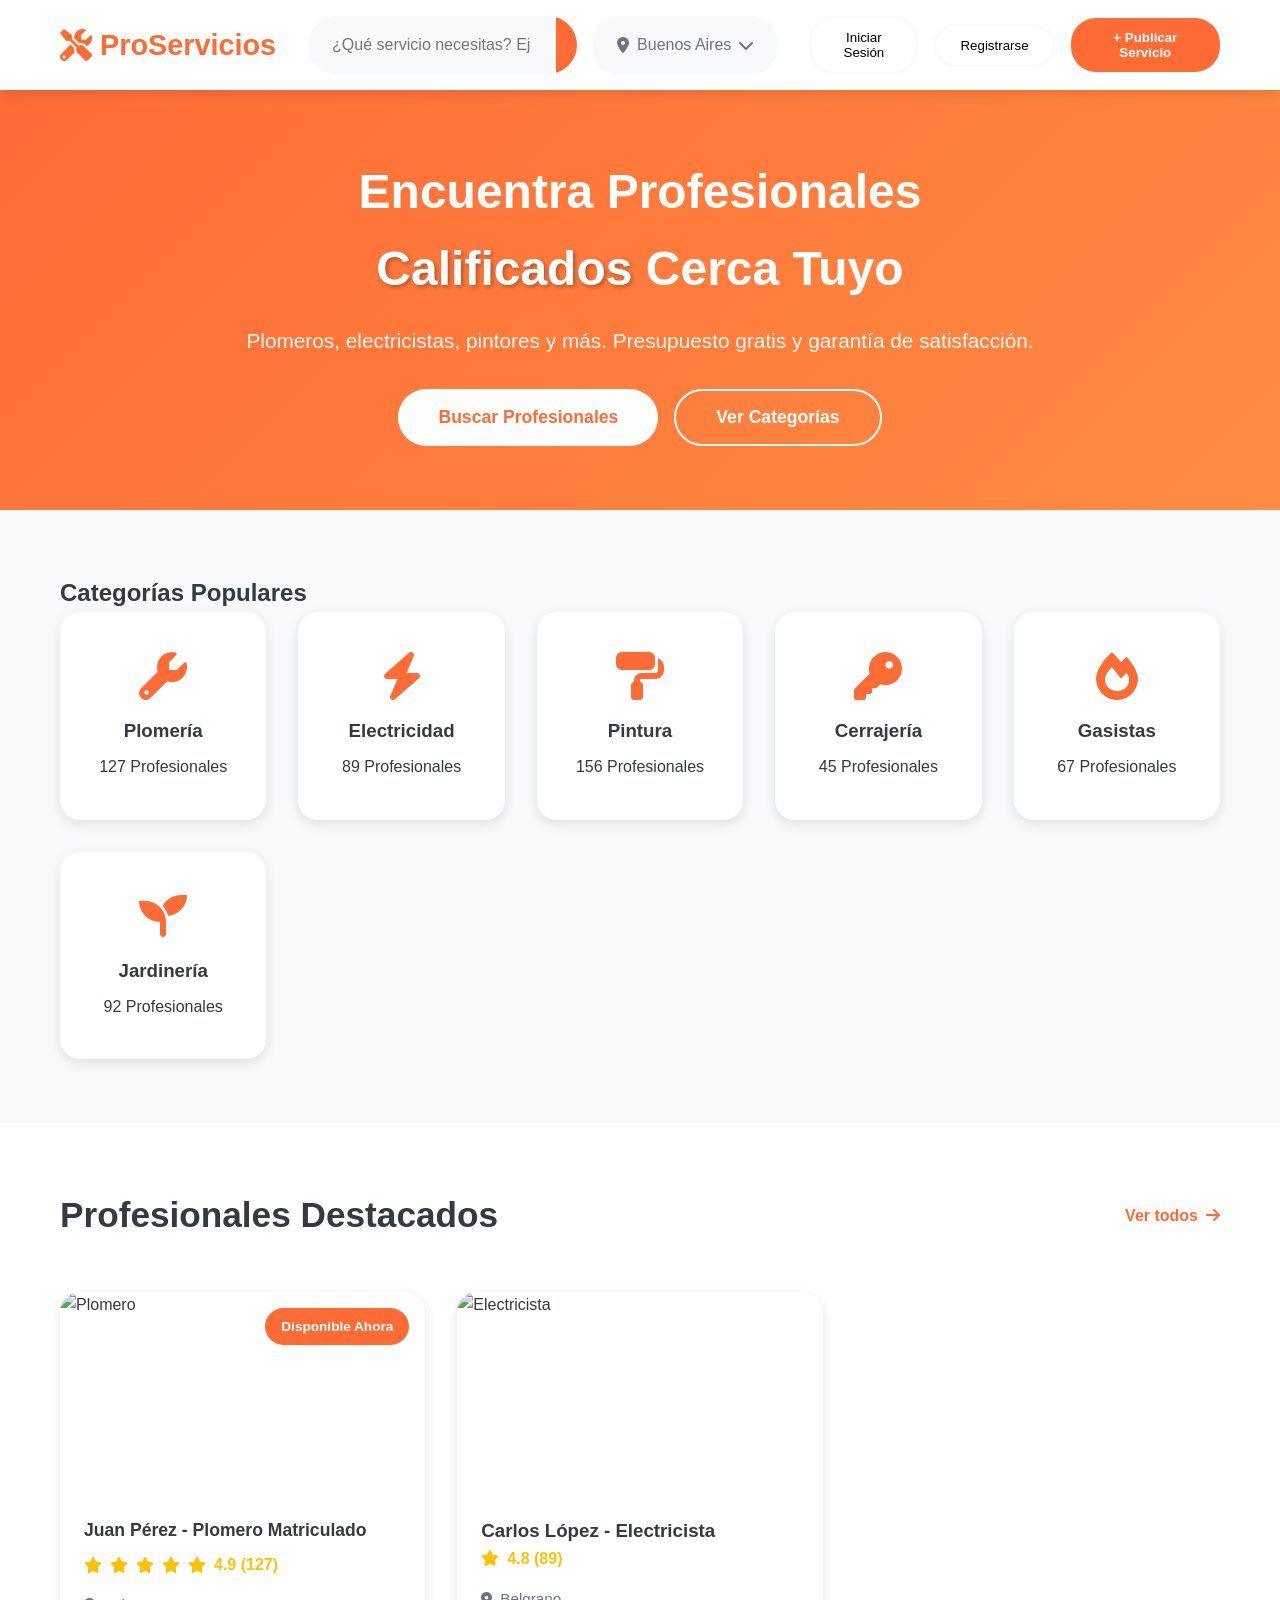
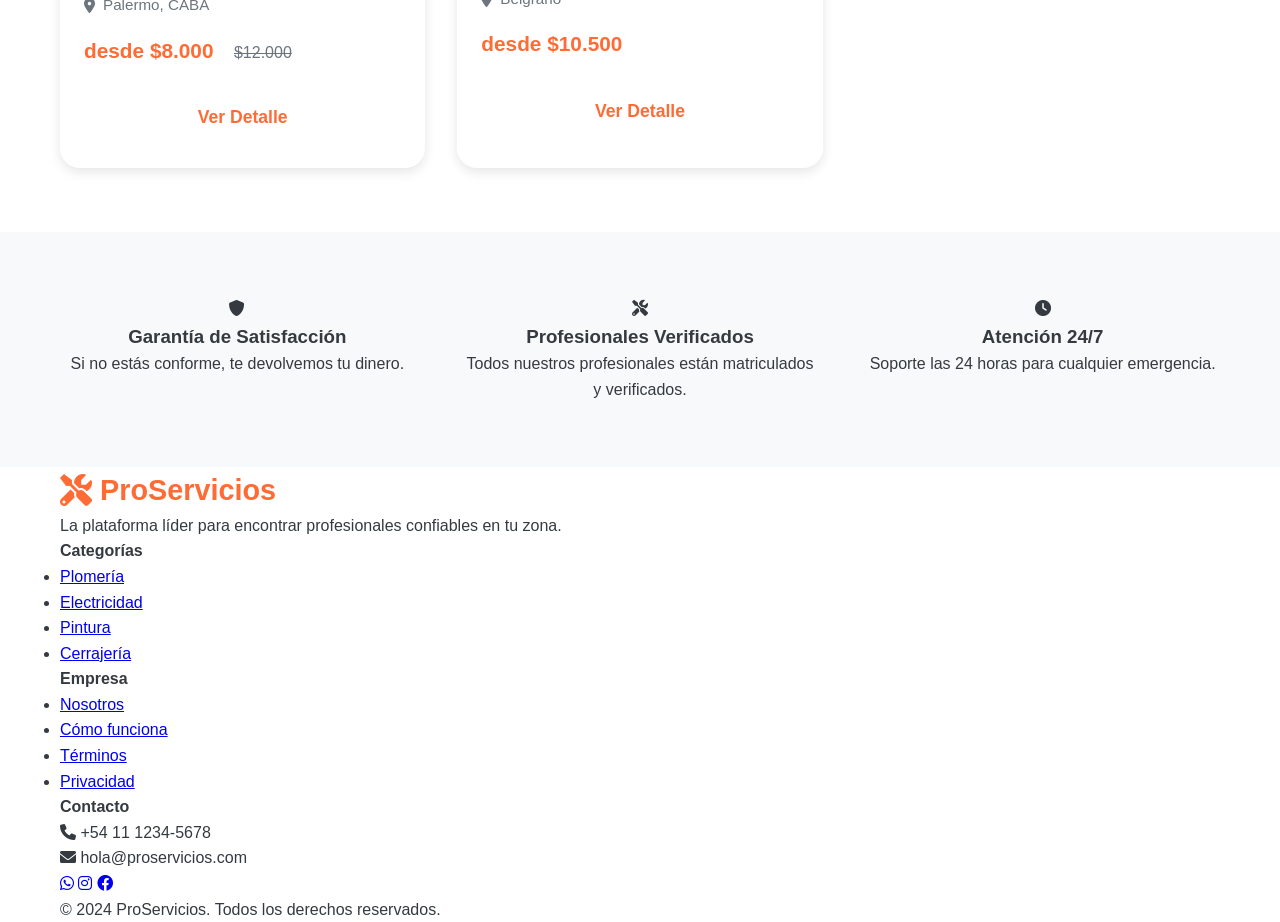
==== index.html @ 3b20952c "Add files via upload" ====
<!DOCTYPE html>
<html lang="es">
<head>
    <meta charset="UTF-8">
    <meta name="viewport" content="width=device-width, initial-scale=1.0">
    <title>ProServicios - Encuentra los mejores profesionales cerca tuyo</title>
    <link rel="stylesheet" href="styles.css">
    <link href="https://cdnjs.cloudflare.com/ajax/libs/font-awesome/6.0.0/css/all.min.css" rel="stylesheet">
</head>
<body>
    <!-- Header -->
    <header class="header">
        <div class="container">
            <div class="header-content">
                <div class="logo">
                    <i class="fas fa-tools"></i>
                    <span>ProServicios</span>
                </div>
                
                <div class="search-container">
                    <div class="search-wrapper">
                        <input type="text" placeholder="¿Qué servicio necesitas? Ej: plomero, electricista..." class="search-input">
                        <button class="search-btn">
                            <i class="fas fa-search"></i>
                        </button>
                    </div>
                    <div class="location-selector">
                        <i class="fas fa-map-marker-alt"></i>
                        <span>Buenos Aires</span>
                        <i class="fas fa-chevron-down"></i>
                    </div>
                </div>

                <div class="header-actions">
                    <button class="btn-login">Iniciar Sesión</button>
                    <button class="btn-register">Registrarse</button>
                    <button class="btn-publish primary">+ Publicar Servicio</button>
                </div>
            </div>
        </div>
    </header>

    <!-- Banner Principal -->
    <section class="hero-banner">
        <div class="container">
            <div class="hero-content">
                <h1>Encuentra Profesionales <br><span class="highlight">Calificados</span> Cerca Tuyo</h1>
                <p>Plomeros, electricistas, pintores y más. Presupuesto gratis y garantía de satisfacción.</p>
                <div class="hero-actions">
                    <button class="btn-primary btn-large">Buscar Profesionales</button>
                    <button class="btn-secondary btn-large">Ver Categorías</button>
                </div>
            </div>
        </div>
    </section>

    <!-- Categorías Destacadas -->
    <section class="categories">
        <div class="container">
            <h2>Categorías Populares</h2>
            <div class="categories-grid">
                <div class="category-card">
                    <i class="fas fa-wrench"></i>
                    <h3>Plomería</h3>
                    <span>127 Profesionales</span>
                </div>
                <div class="category-card">
                    <i class="fas fa-bolt"></i>
                    <h3>Electricidad</h3>
                    <span>89 Profesionales</span>
                </div>
                <div class="category-card">
                    <i class="fas fa-paint-roller"></i>
                    <h3>Pintura</h3>
                    <span>156 Profesionales</span>
                </div>
                <div class="category-card">
                    <i class="fas fa-key"></i>
                    <h3>Cerrajería</h3>
                    <span>45 Profesionales</span>
                </div>
                <div class="category-card">
                    <i class="fas fa-fire"></i>
                    <h3>Gasistas</h3>
                    <span>67 Profesionales</span>
                </div>
                <div class="category-card">
                    <i class="fas fa-seedling"></i>
                    <h3>Jardinería</h3>
                    <span>92 Profesionales</span>
                </div>
            </div>
        </div>
    </section>

    <!-- Servicios Destacados -->
    <section class="featured-services">
        <div class="container">
            <div class="section-header">
                <h2>Profesionales Destacados</h2>
                <a href="search.html" class="see-all">Ver todos <i class="fas fa-arrow-right"></i></a>
            </div>
            <div class="services-grid">
                <div class="service-card">
                    <div class="service-image">
                        <img src="https://images.unsplash.com/photo-1586023492125-27b2c045efd7?w=400&h=250&fit=crop" alt="Plomero">
                        <div class="service-badge">Disponible Ahora</div>
                    </div>
                    <div class="service-content">
                        <div class="service-header">
                            <h3>Juan Pérez - Plomero Matriculado</h3>
                            <div class="rating">
                                <i class="fas fa-star"></i>
                                <i class="fas fa-star"></i>
                                <i class="fas fa-star"></i>
                                <i class="fas fa-star"></i>
                                <i class="fas fa-star"></i>
                                <span>4.9 (127)</span>
                            </div>
                        </div>
                        <div class="service-location">
                            <i class="fas fa-map-marker-alt"></i>
                            <span>Palermo, CABA</span>
                        </div>
                        <div class="service-price">
                            <span class="price">desde $8.000</span>
                            <span class="original-price">$12.000</span>
                        </div>
                        <button class="btn-primary full-width">Ver Detalle</button>
                    </div>
                </div>
                <!-- Más cards similares -->
                <div class="service-card">
                    <div class="service-image">
                        <img src="https://images.unsplash.com/photo-1558618047-3c8c76bbb17b?w=400&h=250&fit=crop" alt="Electricista">
                    </div>
                    <div class="service-content">
                        <h3>Carlos López - Electricista</h3>
                        <div class="rating">
                            <i class="fas fa-star"></i>4.8 (89)
                        </div>
                        <div class="service-location"><i class="fas fa-map-marker-alt"></i> Belgrano</div>
                        <div class="service-price"><span class="price">desde $10.500</span></div>
                        <button class="btn-primary full-width">Ver Detalle</button>
                    </div>
                </div>
            </div>
        </div>
    </section>

    <!-- Beneficios -->
    <section class="benefits">
        <div class="container">
            <div class="benefits-grid">
                <div class="benefit-item">
                    <div class="benefit-icon">
                        <i class="fas fa-shield-alt"></i>
                    </div>
                    <h3>Garantía de Satisfacción</h3>
                    <p>Si no estás conforme, te devolvemos tu dinero.</p>
                </div>
                <div class="benefit-item">
                    <div class="benefit-icon">
                        <i class="fas fa-tools"></i>
                    </div>
                    <h3>Profesionales Verificados</h3>
                    <p>Todos nuestros profesionales están matriculados y verificados.</p>
                </div>
                <div class="benefit-item">
                    <div class="benefit-icon">
                        <i class="fas fa-clock"></i>
                    </div>
                    <h3>Atención 24/7</h3>
                    <p>Soporte las 24 horas para cualquier emergencia.</p>
                </div>
            </div>
        </div>
    </section>

    <!-- Footer -->
    <footer class="footer">
        <div class="container">
            <div class="footer-content">
                <div class="footer-section">
                    <div class="logo">
                        <i class="fas fa-tools"></i>
                        <span>ProServicios</span>
                    </div>
                    <p>La plataforma líder para encontrar profesionales confiables en tu zona.</p>
                </div>
                <div class="footer-section">
                    <h4>Categorías</h4>
                    <ul>
                        <li><a href="#">Plomería</a></li>
                        <li><a href="#">Electricidad</a></li>
                        <li><a href="#">Pintura</a></li>
                        <li><a href="#">Cerrajería</a></li>
                    </ul>
                </div>
                <div class="footer-section">
                    <h4>Empresa</h4>
                    <ul>
                        <li><a href="#">Nosotros</a></li>
                        <li><a href="#">Cómo funciona</a></li>
                        <li><a href="#">Términos</a></li>
                        <li><a href="#">Privacidad</a></li>
                    </ul>
                </div>
                <div class="footer-section">
                    <h4>Contacto</h4>
                    <p><i class="fas fa-phone"></i> +54 11 1234-5678</p>
                    <p><i class="fas fa-envelope"></i> hola@proservicios.com</p>
                    <div class="social-links">
                        <a href="#"><i class="fab fa-whatsapp"></i></a>
                        <a href="#"><i class="fab fa-instagram"></i></a>
                        <a href="#"><i class="fab fa-facebook"></i></a>
                    </div>
                </div>
            </div>
            <div class="footer-bottom">
                <p>&copy; 2024 ProServicios. Todos los derechos reservados.</p>
            </div>
        </div>
    </footer>

    <script src="script.js"></script>
</body>
</html>
---- styles.css ----
* {
    margin: 0;
    padding: 0;
    box-sizing: border-box;
}

:root {
    --orange-primary: #FF6B35;
    --orange-secondary: #FF8C42;
    --orange-dark: #E55A2B;
    --gray-light: #F8F9FA;
    --gray-medium: #6C757D;
    --gray-dark: #343A40;
    --white: #FFFFFF;
    --shadow: 0 4px 12px rgba(0,0,0,0.1);
    --shadow-hover: 0 8px 25px rgba(0,0,0,0.15);
}

body {
    font-family: 'Segoe UI', Tahoma, Geneva, Verdana, sans-serif;
    line-height: 1.6;
    color: var(--gray-dark);
}

.container {
    max-width: 1200px;
    margin: 0 auto;
    padding: 0 20px;
}

/* Header */
.header {
    background: var(--white);
    box-shadow: var(--shadow);
    position: sticky;
    top: 0;
    z-index: 100;
}

.header-content {
    display: flex;
    align-items: center;
    justify-content: space-between;
    padding: 1rem 0;
    gap: 2rem;
}

.logo {
    display: flex;
    align-items: center;
    gap: 0.5rem;
    font-size: 1.8rem;
    font-weight: bold;
    color: var(--orange-primary);
}

.logo i {
    font-size: 2rem;
}

.search-container {
    flex: 1;
    max-width: 600px;
    display: flex;
    gap: 1rem;
}

.search-wrapper {
    flex: 1;
    display: flex;
    background: var(--gray-light);
    border-radius: 50px;
    overflow: hidden;
}

.search-input {
    flex: 1;
    border: none;
    padding: 1rem 1.5rem;
    font-size: 1rem;
    background: transparent;
}

.search-input:focus {
    outline: none;
}

.search-btn {
    background: var(--orange-primary);
    border: none;
    padding: 1rem 1.5rem;
    color: white;
    cursor: pointer;
    transition: background 0.3s;
}

.search-btn:hover {
    background: var(--orange-dark);
}

.location-selector {
    display: flex;
    align-items: center;
    gap: 0.5rem;
    background: var(--gray-light);
    padding: 1rem 1.5rem;
    border-radius: 25px;
    cursor: pointer;
    color: var(--gray-medium);
    font-weight: 500;
}

.header-actions {
    display: flex;
    gap: 1rem;
    align-items: center;
}

.btn-login, .btn-register {
    background: transparent;
    border: 2px solid var(--gray-light);
    padding: 0.75rem 1.5rem;
    border-radius: 25px;
    cursor: pointer;
    transition: all 0.3s;
    font-weight: 500;
}

.btn-login:hover, .btn-register:hover {
    background: var(--gray-light);
}

.btn-publish {
    background: var(--orange-primary);
    color: white;
    border: none;
    padding: 0.75rem 2rem;
    border-radius: 25px;
    font-weight: 600;
    cursor: pointer;
    transition: all 0.3s;
}

.btn-publish:hover {
    background: var(--orange-dark);
    transform: translateY(-2px);
}

/* Hero Banner */
.hero-banner {
    background: linear-gradient(135deg, var(--orange-primary), var(--orange-secondary));
    color: white;
    padding: 4rem 0;
    text-align: center;
}

.hero-content h1 {
    font-size: 3rem;
    margin-bottom: 1rem;
    font-weight: 700;
}

.highlight {
    color: var(--white);
    text-shadow: 2px 2px 4px rgba(0,0,0,0.3);
}

.hero-content p {
    font-size: 1.3rem;
    margin-bottom: 2rem;
    opacity: 0.95;
}

.hero-actions {
    display: flex;
    gap: 1rem;
    justify-content: center;
    flex-wrap: wrap;
}

.btn-primary, .btn-large {
    background: var(--white);
    color: var(--orange-primary);
    border: none;
    padding: 1rem 2.5rem;
    border-radius: 50px;
    font-size: 1.1rem;
    font-weight: 600;
    cursor: pointer;
    transition: all 0.3s;
}

.btn-primary:hover, .btn-large:hover {
    transform: translateY(-3px);
    box-shadow: var(--shadow-hover);
}

.btn-secondary {
    background: transparent;
    color: white;
    border: 2px solid white;
}

.btn-secondary:hover {
    background: white;
    color: var(--orange-primary);
}

/* Categorías */
.categories {
    padding: 4rem 0;
    background: var(--gray-light);
}

.section-header {
    display: flex;
    justify-content: space-between;
    align-items: center;
    margin-bottom: 3rem;
}

.section-header h2 {
    font-size: 2.2rem;
    color: var(--gray-dark);
}

.see-all {
    color: var(--orange-primary);
    text-decoration: none;
    font-weight: 600;
    display: flex;
    align-items: center;
    gap: 0.5rem;
}

.categories-grid {
    display: grid;
    grid-template-columns: repeat(auto-fit, minmax(200px, 1fr));
    gap: 2rem;
}

.category-card {
    background: white;
    padding: 2.5rem 2rem;
    border-radius: 20px;
    text-align: center;
    box-shadow: var(--shadow);
    cursor: pointer;
    transition: all 0.3s;
}

.category-card:hover {
    transform: translateY(-10px);
    box-shadow: var(--shadow-hover);
}

.category-card i {
    font-size: 3rem;
    color: var(--orange-primary);
    margin-bottom: 1rem;
}

.category-card h3 {
    margin-bottom: 0.5rem;
    color: var(--gray-dark);
}

/* Servicios Destacados */
.featured-services {
    padding: 4rem 0;
}

.services-grid {
    display: grid;
    grid-template-columns: repeat(auto-fill, minmax(350px, 1fr));
    gap: 2rem;
}

.service-card {
    background: white;
    border-radius: 20px;
    overflow: hidden;
    box-shadow: var(--shadow);
    transition: all 0.3s;
}

.service-card:hover {
    transform: translateY(-10px);
    box-shadow: var(--shadow-hover);
}

.service-image {
    position: relative;
    height: 200px;
    overflow: hidden;
}

.service-image img {
    width: 100%;
    height: 100%;
    object-fit: cover;
}

.service-badge {
    position: absolute;
    top: 1rem;
    right: 1rem;
    background: var(--orange-primary);
    color: white;
    padding: 0.5rem 1rem;
    border-radius: 20px;
    font-size: 0.85rem;
    font-weight: 600;
}

.service-content {
    padding: 1.5rem;
}

.service-header h3 {
    margin-bottom: 0.5rem;
    font-size: 1.1rem;
}

.rating {
    display: flex;
    align-items: center;
    gap: 0.5rem;
    color: #FFC107;
    margin-bottom: 1rem;
    font-weight: 600;
}

.service-location {
    display: flex;
    align-items: center;
    gap: 0.5rem;
    color: var(--gray-medium);
    margin-bottom: 1rem;
    font-size: 0.95rem;
}

.service-price {
    margin-bottom: 1.5rem;
}

.price {
    font-size: 1.3rem;
    font-weight: bold;
    color: var(--orange-primary);
}

.original-price {
    text-decoration: line-through;
    color: var(--gray-medium);
    margin-left: 1rem;
}

.full-width {
    width: 100%;
}

/* Beneficios */
.benefits {
    padding: 4rem 0;
    background: var(--gray-light);
}

.benefits-grid {
    display: grid;
    grid-template-columns: repeat(auto-fit, minmax(300px, 1fr));
    gap: 3rem;
}

.benefit-item {
    text-align: center;
}

.benefit-icon {
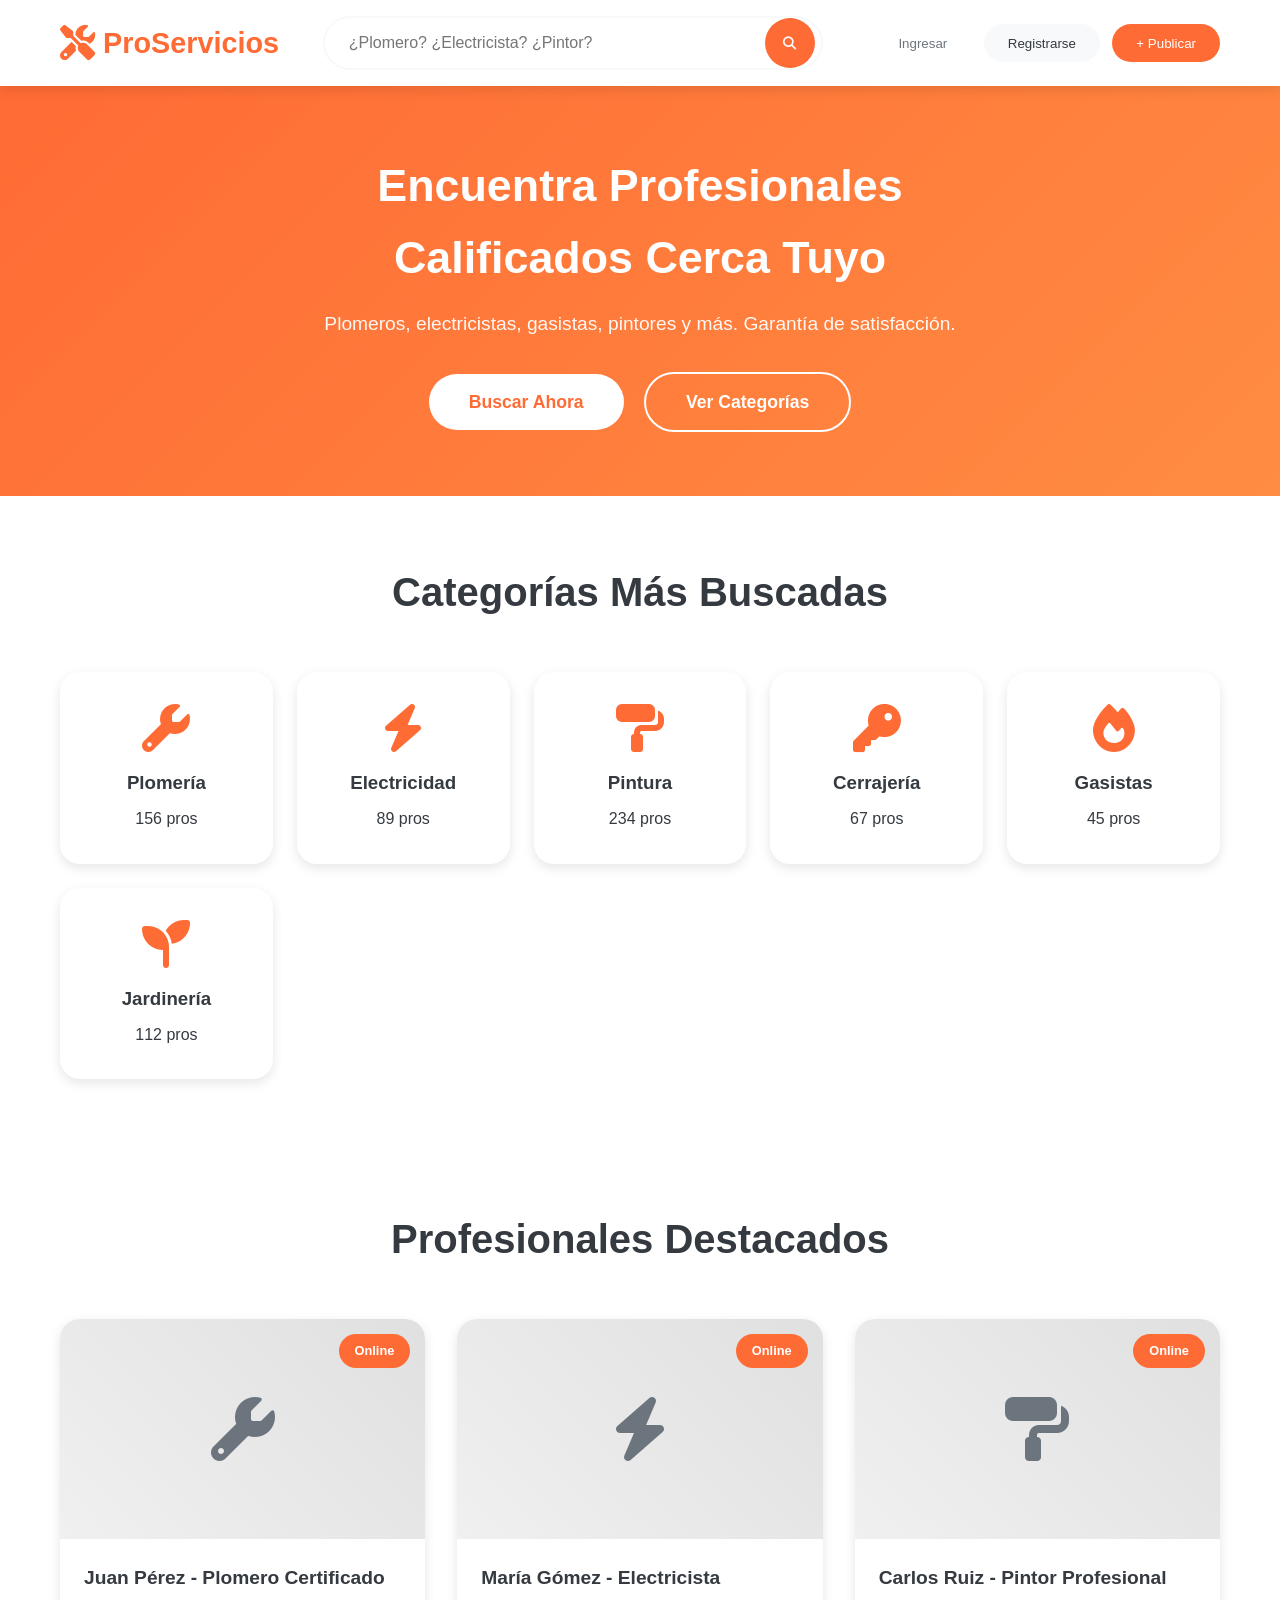
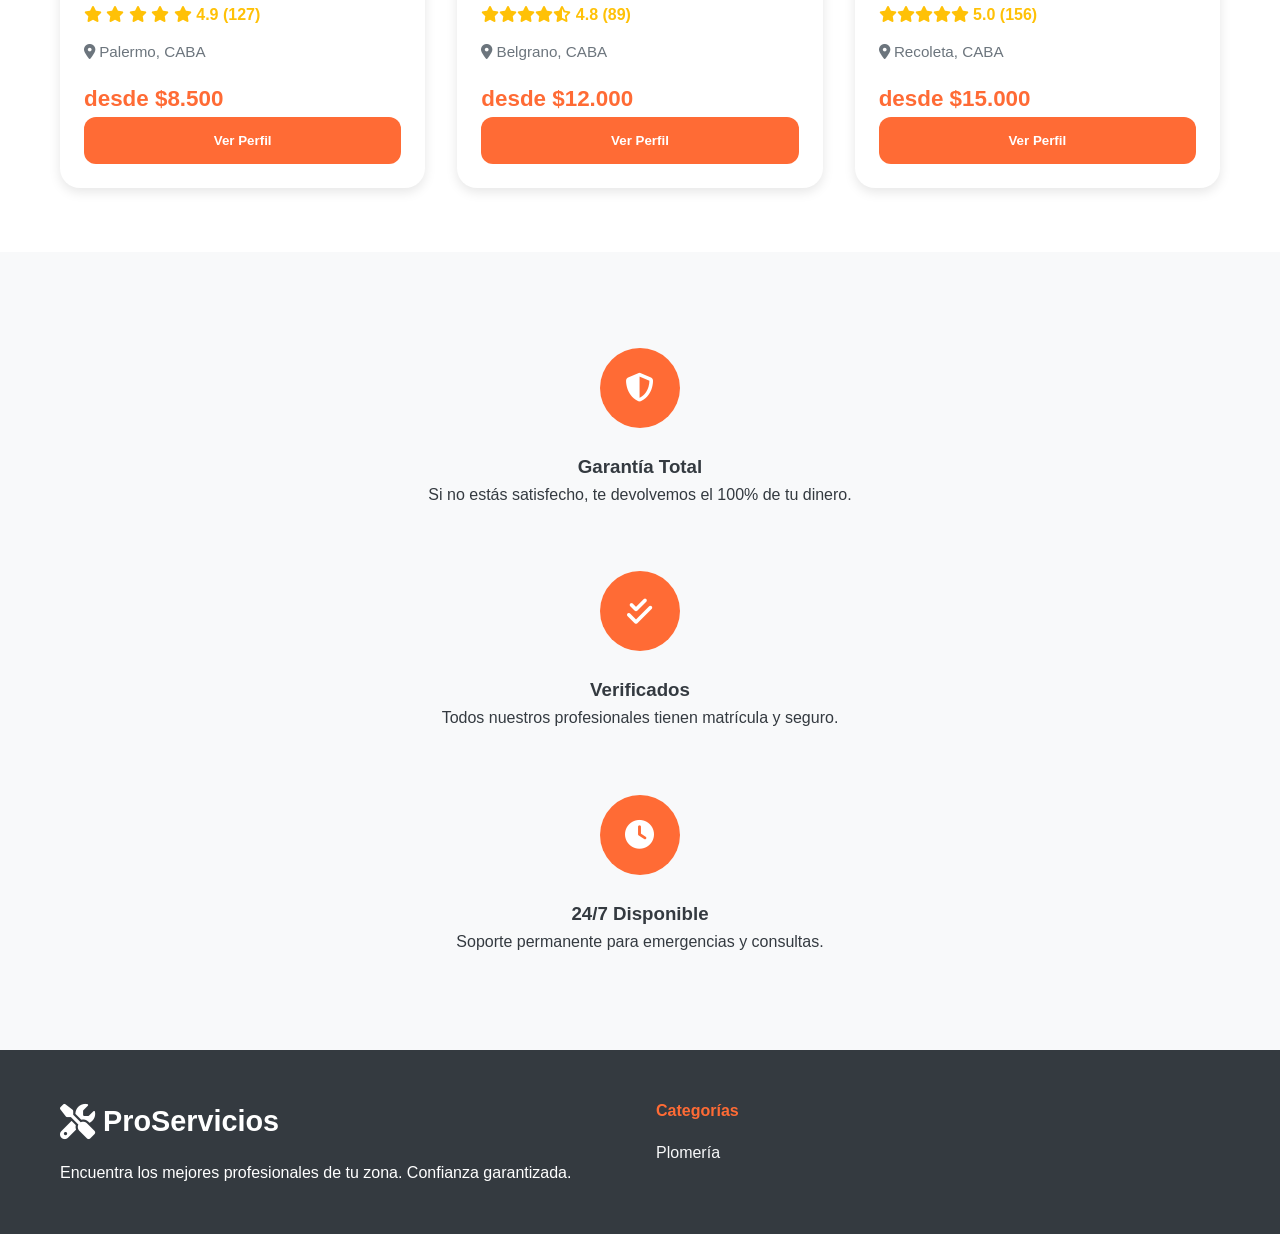
==== commit 3767b52f: "Add files via upload" ====
--- a/index.html
+++ b/index.html
@@ -3,12 +3,402 @@
 <head>
     <meta charset="UTF-8">
     <meta name="viewport" content="width=device-width, initial-scale=1.0">
-    <title>ProServicios - Encuentra los mejores profesionales cerca tuyo</title>
-    <link rel="stylesheet" href="styles.css">
-    <link href="https://cdnjs.cloudflare.com/ajax/libs/font-awesome/6.0.0/css/all.min.css" rel="stylesheet">
+    <title>ProServicios - Profesionales cerca tuyo</title>
+    <link rel="stylesheet" href="https://cdnjs.cloudflare.com/ajax/libs/font-awesome/6.4.0/css/all.min.css">
+    <style>
+        * {
+            margin: 0;
+            padding: 0;
+            box-sizing: border-box;
+        }
+
+        :root {
+            --orange-primary: #FF6B35;
+            --orange-secondary: #FF8C42;
+            --orange-dark: #E55A2B;
+            --gray-light: #F8F9FA;
+            --gray-medium: #6C757D;
+            --gray-dark: #343A40;
+            --white: #FFFFFF;
+            --shadow: 0 4px 12px rgba(0,0,0,0.1);
+        }
+
+        body {
+            font-family: -apple-system, BlinkMacSystemFont, 'Segoe UI', Roboto, sans-serif;
+            line-height: 1.6;
+            color: var(--gray-dark);
+        }
+
+        .container {
+            max-width: 1200px;
+            margin: 0 auto;
+            padding: 0 20px;
+        }
+
+        /* HEADER */
+        .header {
+            background: var(--white);
+            box-shadow: var(--shadow);
+            position: sticky;
+            top: 0;
+            z-index: 100;
+        }
+
+        .header-content {
+            display: flex;
+            align-items: center;
+            justify-content: space-between;
+            padding: 1rem 0;
+            gap: 1rem;
+        }
+
+        .logo {
+            display: flex;
+            align-items: center;
+            gap: 0.5rem;
+            font-size: 1.8rem;
+            font-weight: bold;
+            color: var(--orange-primary);
+        }
+
+        .logo i { font-size: 2.2rem; }
+
+        .search-container {
+            flex: 1;
+            max-width: 500px;
+            position: relative;
+        }
+
+        .search-input {
+            width: 100%;
+            padding: 1rem 4rem 1rem 1.5rem;
+            border: 2px solid var(--gray-light);
+            border-radius: 50px;
+            font-size: 1rem;
+            transition: all 0.3s;
+        }
+
+        .search-input:focus {
+            outline: none;
+            border-color: var(--orange-primary);
+            box-shadow: 0 0 0 3px rgba(255,107,53,0.1);
+        }
+
+        .search-btn {
+            position: absolute;
+            right: 0.5rem;
+            top: 50%;
+            transform: translateY(-50%);
+            background: var(--orange-primary);
+            border: none;
+            width: 50px;
+            height: 50px;
+            border-radius: 50%;
+            color: white;
+            cursor: pointer;
+        }
+
+        .header-actions button {
+            padding: 0.7rem 1.5rem;
+            border: none;
+            border-radius: 25px;
+            cursor: pointer;
+            font-weight: 500;
+            transition: all 0.3s;
+            margin-left: 0.5rem;
+        }
+
+        .btn-login {
+            background: transparent;
+            color: var(--gray-medium);
+            border: 2px solid var(--gray-light);
+        }
+
+        .btn-register {
+            background: var(--gray-light);
+            color: var(--gray-dark);
+        }
+
+        .btn-publish {
+            background: var(--orange-primary) !important;
+            color: white !important;
+        }
+
+        .btn-publish:hover {
+            background: var(--orange-dark) !important;
+            transform: translateY(-2px);
+        }
+
+        /* HERO */
+        .hero {
+            background: linear-gradient(135deg, var(--orange-primary), var(--orange-secondary));
+            color: white;
+            padding: 4rem 0;
+            text-align: center;
+        }
+
+        .hero h1 {
+            font-size: 2.8rem;
+            margin-bottom: 1rem;
+            font-weight: 700;
+        }
+
+        .hero p {
+            font-size: 1.2rem;
+            margin-bottom: 2rem;
+            opacity: 0.95;
+        }
+
+        .btn-large {
+            padding: 1.1rem 2.5rem;
+            font-size: 1.1rem;
+            font-weight: 600;
+            border-radius: 50px;
+            border: none;
+            cursor: pointer;
+            transition: all 0.3s;
+            margin: 0 0.5rem;
+        }
+
+        .btn-white {
+            background: white;
+            color: var(--orange-primary);
+        }
+
+        .btn-transparent {
+            background: transparent;
+            color: white;
+            border: 2px solid white;
+        }
+
+        .btn-large:hover {
+            transform: translateY(-3px);
+            box-shadow: 0 10px 30px rgba(0,0,0,0.2);
+        }
+
+        /* CATEGORÍAS */
+        .section {
+            padding: 4rem 0;
+        }
+
+        .section h2 {
+            text-align: center;
+            font-size: 2.5rem;
+            margin-bottom: 3rem;
+            color: var(--gray-dark);
+        }
+
+        .categories-grid {
+            display: grid;
+            grid-template-columns: repeat(auto-fit, minmax(180px, 1fr));
+            gap: 1.5rem;
+        }
+
+        .category-card {
+            background: white;
+            padding: 2rem 1rem;
+            border-radius: 20px;
+            text-align: center;
+            box-shadow: var(--shadow);
+            cursor: pointer;
+            transition: all 0.3s;
+        }
+
+        .category-card:hover {
+            transform: translateY(-8px);
+            box-shadow: 0 15px 40px rgba(0,0,0,0.15);
+        }
+
+        .category-card i {
+            font-size: 3rem;
+            color: var(--orange-primary);
+            display: block;
+            margin-bottom: 1rem;
+        }
+
+        .category-card h3 {
+            margin-bottom: 0.5rem;
+            color: var(--gray-dark);
+        }
+
+        /* SERVICIOS */
+        .services-grid {
+            display: grid;
+            grid-template-columns: repeat(auto-fill, minmax(340px, 1fr));
+            gap: 2rem;
+        }
+
+        .service-card {
+            background: white;
+            border-radius: 20px;
+            overflow: hidden;
+            box-shadow: var(--shadow);
+            transition: all 0.3s;
+        }
+
+        .service-card:hover {
+            transform: translateY(-10px);
+            box-shadow: 0 20px 50px rgba(0,0,0,0.15);
+        }
+
+        .service-image {
+            height: 220px;
+            background: linear-gradient(45deg, #f0f0f0, #e0e0e0);
+            position: relative;
+            display: flex;
+            align-items: center;
+            justify-content: center;
+            font-size: 4rem;
+            color: var(--gray-medium);
+        }
+
+        .service-badge {
+            position: absolute;
+            top: 15px;
+            right: 15px;
+            background: var(--orange-primary);
+            color: white;
+            padding: 0.4rem 1rem;
+            border-radius: 20px;
+            font-size: 0.8rem;
+            font-weight: 600;
+        }
+
+        .service-content {
+            padding: 1.5rem;
+        }
+
+        .service-title {
+            font-size: 1.2rem;
+            margin-bottom: 0.5rem;
+            color: var(--gray-dark);
+        }
+
+        .rating {
+            color: #FFC107;
+            margin-bottom: 0.8rem;
+            font-weight: 600;
+        }
+
+        .location {
+            color: var(--gray-medium);
+            margin-bottom: 1rem;
+            font-size: 0.95rem;
+        }
+
+        .price {
+            font-size: 1.4rem;
+            font-weight: bold;
+            color: var(--orange-primary);
+            display: block;
+        }
+
+        .btn-full {
+            width: 100%;
+            padding: 1rem;
+            background: var(--orange-primary);
+            color: white;
+            border: none;
+            border-radius: 12px;
+            font-weight: 600;
+            cursor: pointer;
+            transition: all 0.3s;
+        }
+
+        .btn-full:hover {
+            background: var(--orange-dark);
+            transform: translateY(-2px);
+        }
+
+        /* BENEFICIOS */
+        .benefits-grid {
+            display: grid;
+            grid-template-columns: repeat(auto-fit, minmax(280px, 1fr));
+            gap: 2rem;
+            background: var(--gray-light);
+            padding: 4rem 0;
+        }
+
+        .benefit-item {
+            text-align: center;
+            padding: 2rem;
+        }
+
+        .benefit-icon {
+            width: 80px;
+            height: 80px;
+            background: var(--orange-primary);
+            border-radius: 50%;
+            display: flex;
+            align-items: center;
+            justify-content: center;
+            margin: 0 auto 1.5rem;
+            color: white;
+            font-size: 1.8rem;
+        }
+
+        /* FOOTER */
+        .footer {
+            background: var(--gray-dark);
+            color: white;
+            padding: 3rem 0 1rem;
+        }
+
+        .footer-grid {
+            display: grid;
+            grid-template-columns: repeat(auto-fit, minmax(250px, 1fr));
+            gap: 2rem;
+            margin-bottom: 2rem;
+        }
+
+        .footer h4 {
+            margin-bottom: 1rem;
+            color: var(--orange-primary);
+        }
+
+        .footer a {
+            color: var(--gray-light);
+            text-decoration: none;
+        }
+
+        .footer a:hover {
+            color: var(--orange-primary);
+        }
+
+        .footer-bottom {
+            text-align: center;
+            padding-top: 2rem;
+            border-top: 1px solid var(--gray-medium);
+            color: var(--gray-light);
+        }
+
+        /* RESPONSIVE */
+        @media (max-width: 768px) {
+            .header-content {
+                flex-direction: column;
+                gap: 1rem;
+            }
+
+            .search-container {
+                max-width: 100%;
+            }
+
+            .hero h1 {
+                font-size: 2rem;
+            }
+
+            .services-grid {
+                grid-template-columns: 1fr;
+            }
+
+            .categories-grid {
+                grid-template-columns: repeat(2, 1fr);
+            }
+        }
+    </style>
 </head>
 <body>
-    <!-- Header -->
+    <!-- HEADER -->
     <header class="header">
         <div class="container">
             <div class="header-content">
@@ -18,211 +408,181 @@
                 </div>
                 
                 <div class="search-container">
-                    <div class="search-wrapper">
-                        <input type="text" placeholder="¿Qué servicio necesitas? Ej: plomero, electricista..." class="search-input">
-                        <button class="search-btn">
-                            <i class="fas fa-search"></i>
-                        </button>
-                    </div>
-                    <div class="location-selector">
-                        <i class="fas fa-map-marker-alt"></i>
-                        <span>Buenos Aires</span>
-                        <i class="fas fa-chevron-down"></i>
-                    </div>
+                    <input type="text" class="search-input" placeholder="¿Plomero? ¿Electricista? ¿Pintor?">
+                    <button class="search-btn">
+                        <i class="fas fa-search"></i>
+                    </button>
                 </div>
 
                 <div class="header-actions">
-                    <button class="btn-login">Iniciar Sesión</button>
+                    <button class="btn-login">Ingresar</button>
                     <button class="btn-register">Registrarse</button>
-                    <button class="btn-publish primary">+ Publicar Servicio</button>
+                    <button class="btn-publish">+ Publicar</button>
                 </div>
             </div>
         </div>
     </header>
 
-    <!-- Banner Principal -->
-    <section class="hero-banner">
+    <!-- HERO -->
+    <section class="hero">
         <div class="container">
-            <div class="hero-content">
-                <h1>Encuentra Profesionales <br><span class="highlight">Calificados</span> Cerca Tuyo</h1>
-                <p>Plomeros, electricistas, pintores y más. Presupuesto gratis y garantía de satisfacción.</p>
-                <div class="hero-actions">
-                    <button class="btn-primary btn-large">Buscar Profesionales</button>
-                    <button class="btn-secondary btn-large">Ver Categorías</button>
-                </div>
+            <h1>Encuentra <strong>Profesionales</strong><br>Calificados Cerca Tuyo</h1>
+            <p>Plomeros, electricistas, gasistas, pintores y más. Garantía de satisfacción.</p>
+            <div>
+                <button class="btn-large btn-white">Buscar Ahora</button>
+                <button class="btn-large btn-transparent">Ver Categorías</button>
             </div>
         </div>
     </section>
 
-    <!-- Categorías Destacadas -->
-    <section class="categories">
+    <!-- CATEGORÍAS -->
+    <section class="section">
         <div class="container">
-            <h2>Categorías Populares</h2>
+            <h2>Categorías Más Buscadas</h2>
             <div class="categories-grid">
                 <div class="category-card">
                     <i class="fas fa-wrench"></i>
                     <h3>Plomería</h3>
-                    <span>127 Profesionales</span>
+                    <span>156 pros</span>
                 </div>
                 <div class="category-card">
                     <i class="fas fa-bolt"></i>
                     <h3>Electricidad</h3>
-                    <span>89 Profesionales</span>
+                    <span>89 pros</span>
                 </div>
                 <div class="category-card">
                     <i class="fas fa-paint-roller"></i>
                     <h3>Pintura</h3>
-                    <span>156 Profesionales</span>
+                    <span>234 pros</span>
                 </div>
                 <div class="category-card">
                     <i class="fas fa-key"></i>
                     <h3>Cerrajería</h3>
-                    <span>45 Profesionales</span>
+                    <span>67 pros</span>
                 </div>
                 <div class="category-card">
                     <i class="fas fa-fire"></i>
                     <h3>Gasistas</h3>
-                    <span>67 Profesionales</span>
+                    <span>45 pros</span>
                 </div>
                 <div class="category-card">
                     <i class="fas fa-seedling"></i>
                     <h3>Jardinería</h3>
-                    <span>92 Profesionales</span>
+                    <span>112 pros</span>
                 </div>
             </div>
         </div>
     </section>
 
-    <!-- Servicios Destacados -->
-    <section class="featured-services">
+    <!-- SERVICIOS -->
+    <section class="section">
         <div class="container">
-            <div class="section-header">
-                <h2>Profesionales Destacados</h2>
-                <a href="search.html" class="see-all">Ver todos <i class="fas fa-arrow-right"></i></a>
-            </div>
+            <h2>Profesionales Destacados</h2>
             <div class="services-grid">
                 <div class="service-card">
                     <div class="service-image">
-                        <img src="https://images.unsplash.com/photo-1586023492125-27b2c045efd7?w=400&h=250&fit=crop" alt="Plomero">
-                        <div class="service-badge">Disponible Ahora</div>
+                        <i class="fas fa-wrench"></i>
+                        <div class="service-badge">Online</div>
                     </div>
                     <div class="service-content">
-                        <div class="service-header">
-                            <h3>Juan Pérez - Plomero Matriculado</h3>
-                            <div class="rating">
-                                <i class="fas fa-star"></i>
-                                <i class="fas fa-star"></i>
-                                <i class="fas fa-star"></i>
-                                <i class="fas fa-star"></i>
-                                <i class="fas fa-star"></i>
-                                <span>4.9 (127)</span>
-                            </div>
+                        <h3 class="service-title">Juan Pérez - Plomero Certificado</h3>
+                        <div class="rating">
+                            <i class="fas fa-star"></i>
+                            <i class="fas fa-star"></i>
+                            <i class="fas fa-star"></i>
+                            <i class="fas fa-star"></i>
+                            <i class="fas fa-star"></i>
+                            <span>4.9 (127)</span>
                         </div>
-                        <div class="service-location">
+                        <div class="location">
                             <i class="fas fa-map-marker-alt"></i>
-                            <span>Palermo, CABA</span>
+                            Palermo, CABA
                         </div>
-                        <div class="service-price">
-                            <span class="price">desde $8.000</span>
-                            <span class="original-price">$12.000</span>
-                        </div>
-                        <button class="btn-primary full-width">Ver Detalle</button>
-                    </div>
-                </div>
-                <!-- Más cards similares -->
+                        <div class="price">desde $8.500</div>
+                        <button class="btn-full">Ver Perfil</button>
+                    </div>
+                </div>
+
                 <div class="service-card">
                     <div class="service-image">
-                        <img src="https://images.unsplash.com/photo-1558618047-3c8c76bbb17b?w=400&h=250&fit=crop" alt="Electricista">
+                        <i class="fas fa-bolt"></i>
+                        <div class="service-badge">Online</div>
                     </div>
                     <div class="service-content">
-                        <h3>Carlos López - Electricista</h3>
+                        <h3 class="service-title">María Gómez - Electricista</h3>
                         <div class="rating">
-                            <i class="fas fa-star"></i>4.8 (89)
+                            <i class="fas fa-star"></i><i class="fas fa-star"></i><i class="fas fa-star"></i><i class="fas fa-star"></i><i class="fas fa-star-half-alt"></i>
+                            <span>4.8 (89)</span>
                         </div>
-                        <div class="service-location"><i class="fas fa-map-marker-alt"></i> Belgrano</div>
-                        <div class="service-price"><span class="price">desde $10.500</span></div>
-                        <button class="btn-primary full-width">Ver Detalle</button>
+                        <div class="location">
+                            <i class="fas fa-map-marker-alt"></i>
+                            Belgrano, CABA
+                        </div>
+                        <div class="price">desde $12.000</div>
+                        <button class="btn-full">Ver Perfil</button>
+                    </div>
+                </div>
+
+                <div class="service-card">
+                    <div class="service-image">
+                        <i class="fas fa-paint-roller"></i>
+                        <div class="service-badge">Online</div>
+                    </div>
+                    <div class="service-content">
+                        <h3 class="service-title">Carlos Ruiz - Pintor Profesional</h3>
+                        <div class="rating">
+                            <i class="fas fa-star"></i><i class="fas fa-star"></i><i class="fas fa-star"></i><i class="fas fa-star"></i><i class="fas fa-star"></i>
+                            <span>5.0 (156)</span>
+                        </div>
+                        <div class="location">
+                            <i class="fas fa-map-marker-alt"></i>
+                            Recoleta, CABA
+                        </div>
+                        <div class="price">desde $15.000</div>
+                        <button class="btn-full">Ver Perfil</button>
                     </div>
                 </div>
             </div>
         </div>
     </section>
 
-    <!-- Beneficios -->
-    <section class="benefits">
+    <!-- BENEFICIOS -->
+    <section class="benefits-grid">
         <div class="container">
-            <div class="benefits-grid">
-                <div class="benefit-item">
-                    <div class="benefit-icon">
-                        <i class="fas fa-shield-alt"></i>
-                    </div>
-                    <h3>Garantía de Satisfacción</h3>
-                    <p>Si no estás conforme, te devolvemos tu dinero.</p>
-                </div>
-                <div class="benefit-item">
-                    <div class="benefit-icon">
-                        <i class="fas fa-tools"></i>
-                    </div>
-                    <h3>Profesionales Verificados</h3>
-                    <p>Todos nuestros profesionales están matriculados y verificados.</p>
-                </div>
-                <div class="benefit-item">
-                    <div class="benefit-icon">
-                        <i class="fas fa-clock"></i>
-                    </div>
-                    <h3>Atención 24/7</h3>
-                    <p>Soporte las 24 horas para cualquier emergencia.</p>
-                </div>
+            <div class="benefit-item">
+                <div class="benefit-icon">
+                    <i class="fas fa-shield-alt"></i>
+                </div>
+                <h3>Garantía Total</h3>
+                <p>Si no estás satisfecho, te devolvemos el 100% de tu dinero.</p>
+            </div>
+            <div class="benefit-item">
+                <div class="benefit-icon">
+                    <i class="fas fa-check-double"></i>
+                </div>
+                <h3>Verificados</h3>
+                <p>Todos nuestros profesionales tienen matrícula y seguro.</p>
+            </div>
+            <div class="benefit-item">
+                <div class="benefit-icon">
+                    <i class="fas fa-clock"></i>
+                </div>
+                <h3>24/7 Disponible</h3>
+                <p>Soporte permanente para emergencias y consultas.</p>
             </div>
         </div>
     </section>
 
-    <!-- Footer -->
+    <!-- FOOTER -->
     <footer class="footer">
         <div class="container">
-            <div class="footer-content">
-                <div class="footer-section">
-                    <div class="logo">
-                        <i class="fas fa-tools"></i>
-                        <span>ProServicios</span>
-                    </div>
-                    <p>La plataforma líder para encontrar profesionales confiables en tu zona.</p>
-                </div>
-                <div class="footer-section">
+            <div class="footer-grid">
+                <div>
+                    <div class="logo" style="color: white; margin-bottom: 1rem;">
+                        <i class="fas fa-tools"></i> ProServicios
+                    </div>
+                    <p>Encuentra los mejores profesionales de tu zona. Confianza garantizada.</p>
+                </div>
+                <div>
                     <h4>Categorías</h4>
-                    <ul>
-                        <li><a href="#">Plomería</a></li>
-                        <li><a href="#">Electricidad</a></li>
-                        <li><a href="#">Pintura</a></li>
-                        <li><a href="#">Cerrajería</a></li>
-                    </ul>
-                </div>
-                <div class="footer-section">
-                    <h4>Empresa</h4>
-                    <ul>
-                        <li><a href="#">Nosotros</a></li>
-                        <li><a href="#">Cómo funciona</a></li>
-                        <li><a href="#">Términos</a></li>
-                        <li><a href="#">Privacidad</a></li>
-                    </ul>
-                </div>
-                <div class="footer-section">
-                    <h4>Contacto</h4>
-                    <p><i class="fas fa-phone"></i> +54 11 1234-5678</p>
-                    <p><i class="fas fa-envelope"></i> hola@proservicios.com</p>
-                    <div class="social-links">
-                        <a href="#"><i class="fab fa-whatsapp"></i></a>
-                        <a href="#"><i class="fab fa-instagram"></i></a>
-                        <a href="#"><i class="fab fa-facebook"></i></a>
-                    </div>
-                </div>
-            </div>
-            <div class="footer-bottom">
-                <p>&copy; 2024 ProServicios. Todos los derechos reservados.</p>
-            </div>
-        </div>
-    </footer>
-
-    <script src="script.js"></script>
-</body>
-</html>+                    <p><a href="#">Plomería</a>
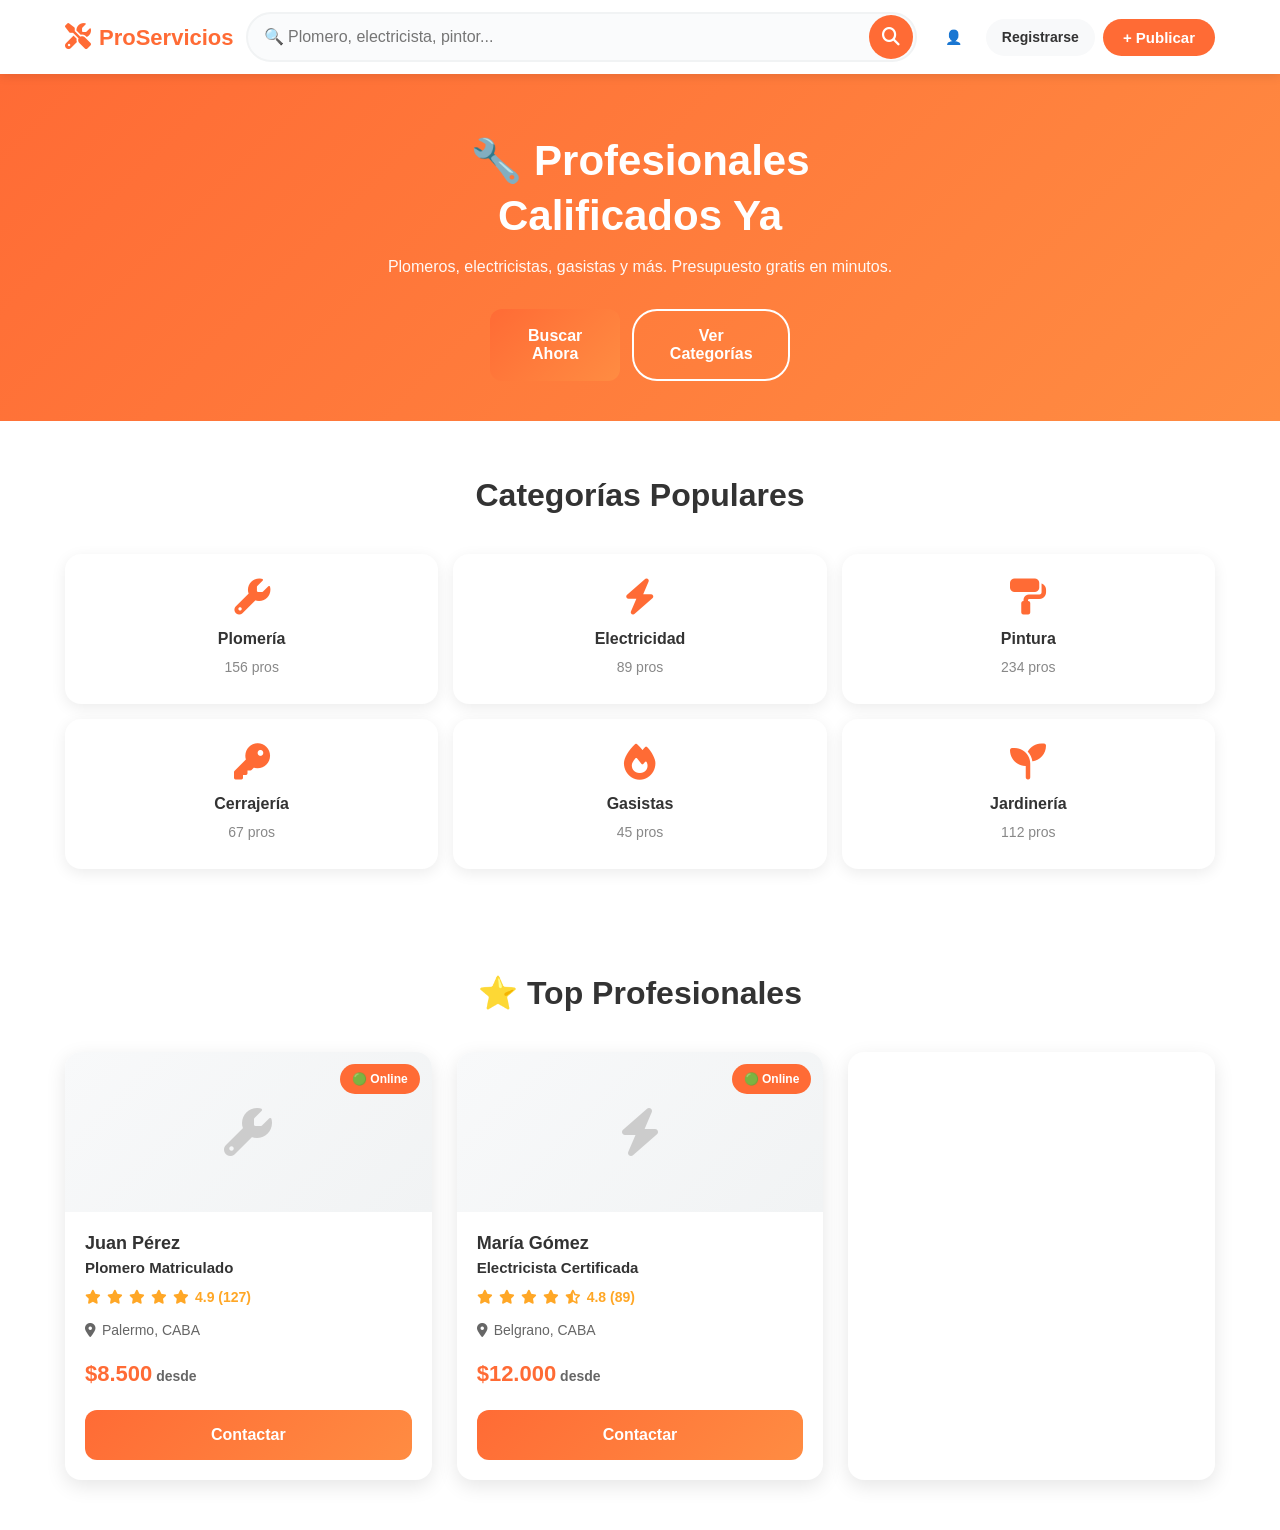
==== commit 3ae08cb9: "Update index.html" ====
--- a/index.html
+++ b/index.html
@@ -2,398 +2,462 @@
 <html lang="es">
 <head>
     <meta charset="UTF-8">
-    <meta name="viewport" content="width=device-width, initial-scale=1.0">
-    <title>ProServicios - Profesionales cerca tuyo</title>
+    <meta name="viewport" content="width=device-width, initial-scale=1.0, viewport-fit=cover">
+    <meta name="theme-color" content="#FF6B35">
+    <title>ProServicios - Profesionales Cerca Tuyo</title>
     <link rel="stylesheet" href="https://cdnjs.cloudflare.com/ajax/libs/font-awesome/6.4.0/css/all.min.css">
+    <link rel="apple-touch-icon" href="data:image/svg+xml,<svg xmlns='http://www.w3.org/2000/svg' viewBox='0 0 100 100'><text y='.9em' font-size='90'>🔧</text></svg>">
     <style>
+        /* RESET MOBILE FIRST */
         * {
             margin: 0;
             padding: 0;
             box-sizing: border-box;
         }
 
-        :root {
-            --orange-primary: #FF6B35;
-            --orange-secondary: #FF8C42;
-            --orange-dark: #E55A2B;
-            --gray-light: #F8F9FA;
-            --gray-medium: #6C757D;
-            --gray-dark: #343A40;
-            --white: #FFFFFF;
-            --shadow: 0 4px 12px rgba(0,0,0,0.1);
+        html {
+            scroll-behavior: smooth;
         }
 
         body {
             font-family: -apple-system, BlinkMacSystemFont, 'Segoe UI', Roboto, sans-serif;
-            line-height: 1.6;
-            color: var(--gray-dark);
+            line-height: 1.5;
+            color: #333;
+            overflow-x: hidden;
+            -webkit-font-smoothing: antialiased;
         }
 
         .container {
-            max-width: 1200px;
+            max-width: 100%;
+            padding: 0 15px;
             margin: 0 auto;
-            padding: 0 20px;
-        }
-
-        /* HEADER */
+        }
+
+        /* HEADER STICKY MOBILE */
         .header {
-            background: var(--white);
-            box-shadow: var(--shadow);
+            background: #fff;
+            box-shadow: 0 2px 10px rgba(0,0,0,0.1);
             position: sticky;
             top: 0;
             z-index: 100;
+            padding: 12px 0;
         }
 
         .header-content {
             display: flex;
             align-items: center;
-            justify-content: space-between;
-            padding: 1rem 0;
-            gap: 1rem;
+            gap: 12px;
+            flex-wrap: wrap;
         }
 
         .logo {
             display: flex;
             align-items: center;
-            gap: 0.5rem;
-            font-size: 1.8rem;
-            font-weight: bold;
-            color: var(--orange-primary);
-        }
-
-        .logo i { font-size: 2.2rem; }
-
+            gap: 8px;
+            font-size: 22px;
+            font-weight: 700;
+            color: #FF6B35;
+            white-space: nowrap;
+        }
+
+        .logo i {
+            font-size: 26px;
+        }
+
+        /* SEARCH MOBILE */
         .search-container {
             flex: 1;
-            max-width: 500px;
+            min-width: 0;
             position: relative;
         }
 
         .search-input {
             width: 100%;
-            padding: 1rem 4rem 1rem 1.5rem;
-            border: 2px solid var(--gray-light);
-            border-radius: 50px;
-            font-size: 1rem;
-            transition: all 0.3s;
+            padding: 14px 50px 14px 16px;
+            border: 2px solid #f1f3f4;
+            border-radius: 25px;
+            font-size: 16px;
+            background: #fafbfc;
+            transition: all 0.2s;
         }
 
         .search-input:focus {
             outline: none;
-            border-color: var(--orange-primary);
+            border-color: #FF6B35;
+            background: white;
             box-shadow: 0 0 0 3px rgba(255,107,53,0.1);
         }
 
         .search-btn {
             position: absolute;
-            right: 0.5rem;
+            right: 4px;
             top: 50%;
             transform: translateY(-50%);
-            background: var(--orange-primary);
+            background: #FF6B35;
             border: none;
-            width: 50px;
-            height: 50px;
+            width: 44px;
+            height: 44px;
             border-radius: 50%;
             color: white;
+            font-size: 18px;
+        }
+
+        /* BUTTONS MOBILE */
+        .header-actions {
+            display: flex;
+            gap: 8px;
+            flex-shrink: 0;
+        }
+
+        .header-actions button {
+            padding: 8px 16px;
+            border: none;
+            border-radius: 20px;
+            font-size: 14px;
+            font-weight: 600;
             cursor: pointer;
-        }
-
-        .header-actions button {
-            padding: 0.7rem 1.5rem;
-            border: none;
-            border-radius: 25px;
-            cursor: pointer;
-            font-weight: 500;
-            transition: all 0.3s;
-            margin-left: 0.5rem;
+            transition: all 0.2s;
+            white-space: nowrap;
         }
 
         .btn-login {
             background: transparent;
-            color: var(--gray-medium);
-            border: 2px solid var(--gray-light);
+            color: #666;
+            border: 1px solid #eee;
+            display: none;
         }
 
         .btn-register {
-            background: var(--gray-light);
-            color: var(--gray-dark);
+            background: #f8f9fa;
+            color: #333;
+            display: none;
         }
 
         .btn-publish {
-            background: var(--orange-primary) !important;
+            background: #FF6B35 !important;
             color: white !important;
-        }
-
-        .btn-publish:hover {
-            background: var(--orange-dark) !important;
-            transform: translateY(-2px);
-        }
-
-        /* HERO */
+            padding: 10px 20px !important;
+            font-size: 15px !important;
+        }
+
+        /* HERO MOBILE */
         .hero {
-            background: linear-gradient(135deg, var(--orange-primary), var(--orange-secondary));
-            color: white;
-            padding: 4rem 0;
+            background: linear-gradient(135deg, #FF6B35 0%, #FF8C42 100%);
+            color: white;
+            padding: 60px 0 40px;
             text-align: center;
         }
 
         .hero h1 {
-            font-size: 2.8rem;
-            margin-bottom: 1rem;
-            font-weight: 700;
+            font-size: 28px;
+            font-weight: 800;
+            margin-bottom: 12px;
+            line-height: 1.3;
         }
 
         .hero p {
-            font-size: 1.2rem;
-            margin-bottom: 2rem;
+            font-size: 16px;
             opacity: 0.95;
+            margin-bottom: 30px;
+            max-width: 90%;
+            margin-left: auto;
+            margin-right: auto;
+        }
+
+        .hero-buttons {
+            display: flex;
+            flex-direction: column;
+            gap: 12px;
+            max-width: 300px;
+            margin: 0 auto;
         }
 
         .btn-large {
-            padding: 1.1rem 2.5rem;
-            font-size: 1.1rem;
-            font-weight: 600;
-            border-radius: 50px;
+            padding: 16px 24px;
+            font-size: 16px;
+            font-weight: 700;
+            border-radius: 25px;
             border: none;
             cursor: pointer;
-            transition: all 0.3s;
-            margin: 0 0.5rem;
-        }
-
-        .btn-white {
+            transition: all 0.2s;
+            width: 100%;
+        }
+
+        .btn-primary {
             background: white;
-            color: var(--orange-primary);
-        }
-
-        .btn-transparent {
+            color: #FF6B35;
+        }
+
+        .btn-secondary {
             background: transparent;
             color: white;
             border: 2px solid white;
         }
 
-        .btn-large:hover {
-            transform: translateY(-3px);
-            box-shadow: 0 10px 30px rgba(0,0,0,0.2);
-        }
-
-        /* CATEGORÍAS */
+        .btn-large:active {
+            transform: scale(0.98);
+        }
+
+        /* SECTIONS */
         .section {
-            padding: 4rem 0;
-        }
-
-        .section h2 {
+            padding: 50px 0;
+        }
+
+        .section-title {
             text-align: center;
-            font-size: 2.5rem;
-            margin-bottom: 3rem;
-            color: var(--gray-dark);
-        }
-
+            font-size: 24px;
+            font-weight: 700;
+            margin-bottom: 35px;
+            color: #333;
+        }
+
+        /* CATEGORÍAS MOBILE */
         .categories-grid {
             display: grid;
-            grid-template-columns: repeat(auto-fit, minmax(180px, 1fr));
-            gap: 1.5rem;
+            grid-template-columns: repeat(2, 1fr);
+            gap: 15px;
         }
 
         .category-card {
             background: white;
-            padding: 2rem 1rem;
-            border-radius: 20px;
+            padding: 25px 15px;
+            border-radius: 16px;
             text-align: center;
-            box-shadow: var(--shadow);
+            box-shadow: 0 4px 15px rgba(0,0,0,0.08);
+            transition: all 0.2s;
             cursor: pointer;
-            transition: all 0.3s;
-        }
-
-        .category-card:hover {
-            transform: translateY(-8px);
-            box-shadow: 0 15px 40px rgba(0,0,0,0.15);
+        }
+
+        .category-card:active {
+            transform: scale(0.98);
+            box-shadow: 0 8px 25px rgba(0,0,0,0.15);
         }
 
         .category-card i {
-            font-size: 3rem;
-            color: var(--orange-primary);
+            font-size: 36px;
+            color: #FF6B35;
             display: block;
-            margin-bottom: 1rem;
+            margin-bottom: 12px;
         }
 
         .category-card h3 {
-            margin-bottom: 0.5rem;
-            color: var(--gray-dark);
-        }
-
-        /* SERVICIOS */
+            font-size: 16px;
+            font-weight: 600;
+            margin-bottom: 4px;
+        }
+
+        .category-count {
+            font-size: 14px;
+            color: #888;
+        }
+
+        /* SERVICIOS MOBILE */
         .services-grid {
-            display: grid;
-            grid-template-columns: repeat(auto-fill, minmax(340px, 1fr));
-            gap: 2rem;
+            display: flex;
+            flex-direction: column;
+            gap: 20px;
         }
 
         .service-card {
             background: white;
-            border-radius: 20px;
+            border-radius: 16px;
             overflow: hidden;
-            box-shadow: var(--shadow);
-            transition: all 0.3s;
-        }
-
-        .service-card:hover {
-            transform: translateY(-10px);
-            box-shadow: 0 20px 50px rgba(0,0,0,0.15);
+            box-shadow: 0 6px 20px rgba(0,0,0,0.1);
+            transition: all 0.2s;
+        }
+
+        .service-card:active {
+            transform: scale(0.99);
         }
 
         .service-image {
-            height: 220px;
-            background: linear-gradient(45deg, #f0f0f0, #e0e0e0);
+            height: 160px;
+            background: linear-gradient(135deg, #f8f9fa, #f1f3f4);
             position: relative;
             display: flex;
             align-items: center;
             justify-content: center;
-            font-size: 4rem;
-            color: var(--gray-medium);
+        }
+
+        .service-image i {
+            font-size: 48px;
+            color: #ccc;
         }
 
         .service-badge {
             position: absolute;
-            top: 15px;
-            right: 15px;
-            background: var(--orange-primary);
-            color: white;
-            padding: 0.4rem 1rem;
+            top: 12px;
+            right: 12px;
+            background: #FF6B35;
+            color: white;
+            padding: 6px 12px;
             border-radius: 20px;
-            font-size: 0.8rem;
+            font-size: 12px;
+            font-weight: 700;
+        }
+
+        .service-content {
+            padding: 20px;
+        }
+
+        .service-title {
+            font-size: 18px;
+            font-weight: 700;
+            margin-bottom: 8px;
+            line-height: 1.3;
+        }
+
+        .rating {
+            display: flex;
+            align-items: center;
+            gap: 6px;
+            color: #FFA726;
             font-weight: 600;
-        }
-
-        .service-content {
-            padding: 1.5rem;
-        }
-
-        .service-title {
-            font-size: 1.2rem;
-            margin-bottom: 0.5rem;
-            color: var(--gray-dark);
-        }
-
-        .rating {
-            color: #FFC107;
-            margin-bottom: 0.8rem;
-            font-weight: 600;
+            margin-bottom: 12px;
+            font-size: 14px;
         }
 
         .location {
-            color: var(--gray-medium);
-            margin-bottom: 1rem;
-            font-size: 0.95rem;
-        }
-
-        .price {
-            font-size: 1.4rem;
-            font-weight: bold;
-            color: var(--orange-primary);
-            display: block;
-        }
-
-        .btn-full {
+            display: flex;
+            align-items: center;
+            gap: 6px;
+            color: #666;
+            font-size: 14px;
+            margin-bottom: 16px;
+        }
+
+        .service-price {
+            font-size: 22px;
+            font-weight: 800;
+            color: #FF6B35;
+            margin-bottom: 20px;
+        }
+
+        .btn-primary {
             width: 100%;
-            padding: 1rem;
-            background: var(--orange-primary);
+            padding: 16px;
+            background: linear-gradient(135deg, #FF6B35, #FF8C42);
             color: white;
             border: none;
             border-radius: 12px;
-            font-weight: 600;
-            cursor: pointer;
-            transition: all 0.3s;
-        }
-
-        .btn-full:hover {
-            background: var(--orange-dark);
-            transform: translateY(-2px);
-        }
-
-        /* BENEFICIOS */
+            font-size: 16px;
+            font-weight: 700;
+        }
+
+        /* BENEFICIOS MOBILE */
+        .benefits {
+            background: #f8f9fa;
+            padding: 50px 0;
+        }
+
         .benefits-grid {
-            display: grid;
-            grid-template-columns: repeat(auto-fit, minmax(280px, 1fr));
-            gap: 2rem;
-            background: var(--gray-light);
-            padding: 4rem 0;
+            display: flex;
+            flex-direction: column;
+            gap: 30px;
         }
 
         .benefit-item {
             text-align: center;
-            padding: 2rem;
+            padding: 0 10px;
         }
 
         .benefit-icon {
-            width: 80px;
-            height: 80px;
-            background: var(--orange-primary);
+            width: 70px;
+            height: 70px;
+            background: #FF6B35;
             border-radius: 50%;
             display: flex;
             align-items: center;
             justify-content: center;
-            margin: 0 auto 1.5rem;
-            color: white;
-            font-size: 1.8rem;
-        }
-
-        /* FOOTER */
+            margin: 0 auto 16px;
+            color: white;
+            font-size: 24px;
+        }
+
+        .benefit-item h3 {
+            font-size: 18px;
+            font-weight: 700;
+            margin-bottom: 8px;
+        }
+
+        .benefit-item p {
+            color: #666;
+            font-size: 15px;
+        }
+
+        /* FOOTER MOBILE */
         .footer {
-            background: var(--gray-dark);
-            color: white;
-            padding: 3rem 0 1rem;
-        }
-
-        .footer-grid {
-            display: grid;
-            grid-template-columns: repeat(auto-fit, minmax(250px, 1fr));
-            gap: 2rem;
-            margin-bottom: 2rem;
-        }
-
-        .footer h4 {
-            margin-bottom: 1rem;
-            color: var(--orange-primary);
-        }
-
-        .footer a {
-            color: var(--gray-light);
+            background: #222;
+            color: white;
+            padding: 40px 0 20px;
+        }
+
+        .footer-content {
+            display: flex;
+            flex-direction: column;
+            gap: 25px;
+            margin-bottom: 25px;
+        }
+
+        .footer-logo {
+            display: flex;
+            align-items: center;
+            gap: 10px;
+            font-size: 22px;
+            font-weight: 700;
+            color: #FF6B35;
+            margin-bottom: 10px;
+        }
+
+        .footer-section h4 {
+            color: #FF6B35;
+            margin-bottom: 12px;
+            font-size: 16px;
+        }
+
+        .footer-link {
+            color: #ccc;
             text-decoration: none;
-        }
-
-        .footer a:hover {
-            color: var(--orange-primary);
+            font-size: 14px;
+            display: block;
+            margin-bottom: 6px;
+        }
+
+        .footer-link:hover {
+            color: #FF6B35;
         }
 
         .footer-bottom {
             text-align: center;
-            padding-top: 2rem;
-            border-top: 1px solid var(--gray-medium);
-            color: var(--gray-light);
-        }
-
-        /* RESPONSIVE */
-        @media (max-width: 768px) {
-            .header-content {
-                flex-direction: column;
-                gap: 1rem;
+            padding-top: 20px;
+            border-top: 1px solid #444;
+            color: #999;
+            font-size: 13px;
+        }
+
+        /* TABLET */
+        @media (min-width: 768px) {
+            .container { padding: 0 25px; }
+            .categories-grid { grid-template-columns: repeat(3, 1fr); }
+            .services-grid { 
+                display: grid;
+                grid-template-columns: repeat(auto-fit, minmax(350px, 1fr));
+                gap: 25px;
             }
-
-            .search-container {
-                max-width: 100%;
+            .header-actions button { display: block; }
+            .hero-buttons { flex-direction: row; }
+            .btn-large { width: auto; }
+            .benefits-grid { 
+                display: grid;
+                grid-template-columns: repeat(auto-fit, minmax(250px, 1fr));
             }
-
-            .hero h1 {
-                font-size: 2rem;
-            }
-
-            .services-grid {
-                grid-template-columns: 1fr;
-            }
-
-            .categories-grid {
-                grid-template-columns: repeat(2, 1fr);
-            }
+        }
+
+        /* DESKTOP */
+        @media (min-width: 1024px) {
+            .container { max-width: 1200px; }
+            .hero h1 { font-size: 42px; }
+            .section-title { font-size: 32px; }
         }
     </style>
 </head>
@@ -408,14 +472,14 @@
                 </div>
                 
                 <div class="search-container">
-                    <input type="text" class="search-input" placeholder="¿Plomero? ¿Electricista? ¿Pintor?">
-                    <button class="search-btn">
+                    <input type="text" class="search-input" placeholder="🔍 Plomero, electricista, pintor...">
+                    <button class="search-btn" onclick="searchService()">
                         <i class="fas fa-search"></i>
                     </button>
                 </div>
 
                 <div class="header-actions">
-                    <button class="btn-login">Ingresar</button>
+                    <button class="btn-login">👤</button>
                     <button class="btn-register">Registrarse</button>
                     <button class="btn-publish">+ Publicar</button>
                 </div>
@@ -426,11 +490,15 @@
     <!-- HERO -->
     <section class="hero">
         <div class="container">
-            <h1>Encuentra <strong>Profesionales</strong><br>Calificados Cerca Tuyo</h1>
-            <p>Plomeros, electricistas, gasistas, pintores y más. Garantía de satisfacción.</p>
-            <div>
-                <button class="btn-large btn-white">Buscar Ahora</button>
-                <button class="btn-large btn-transparent">Ver Categorías</button>
+            <h1>🔧 Profesionales<br><strong>Calificados</strong> Ya</h1>
+            <p>Plomeros, electricistas, gasistas y más. Presupuesto gratis en minutos.</p>
+            <div class="hero-buttons">
+                <button class="btn-large btn-primary" onclick="findPro()">
+                    Buscar Ahora
+                </button>
+                <button class="btn-large btn-secondary">
+                    Ver Categorías
+                </button>
             </div>
         </div>
     </section>
@@ -438,37 +506,37 @@
     <!-- CATEGORÍAS -->
     <section class="section">
         <div class="container">
-            <h2>Categorías Más Buscadas</h2>
+            <h2 class="section-title">Categorías Populares</h2>
             <div class="categories-grid">
-                <div class="category-card">
+                <div class="category-card" onclick="goToCategory('plomeria')">
                     <i class="fas fa-wrench"></i>
                     <h3>Plomería</h3>
-                    <span>156 pros</span>
-                </div>
-                <div class="category-card">
+                    <span class="category-count">156 pros</span>
+                </div>
+                <div class="category-card" onclick="goToCategory('electricidad')">
                     <i class="fas fa-bolt"></i>
                     <h3>Electricidad</h3>
-                    <span>89 pros</span>
-                </div>
-                <div class="category-card">
+                    <span class="category-count">89 pros</span>
+                </div>
+                <div class="category-card" onclick="goToCategory('pintura')">
                     <i class="fas fa-paint-roller"></i>
                     <h3>Pintura</h3>
-                    <span>234 pros</span>
-                </div>
-                <div class="category-card">
+                    <span class="category-count">234 pros</span>
+                </div>
+                <div class="category-card" onclick="goToCategory('cerrajeria')">
                     <i class="fas fa-key"></i>
                     <h3>Cerrajería</h3>
-                    <span>67 pros</span>
-                </div>
-                <div class="category-card">
+                    <span class="category-count">67 pros</span>
+                </div>
+                <div class="category-card" onclick="goToCategory('gasistas')">
                     <i class="fas fa-fire"></i>
                     <h3>Gasistas</h3>
-                    <span>45 pros</span>
-                </div>
-                <div class="category-card">
+                    <span class="category-count">45 pros</span>
+                </div>
+                <div class="category-card" onclick="goToCategory('jardineria')">
                     <i class="fas fa-seedling"></i>
                     <h3>Jardinería</h3>
-                    <span>112 pros</span>
+                    <span class="category-count">112 pros</span>
                 </div>
             </div>
         </div>
@@ -477,112 +545,47 @@
     <!-- SERVICIOS -->
     <section class="section">
         <div class="container">
-            <h2>Profesionales Destacados</h2>
+            <h2 class="section-title">⭐ Top Profesionales</h2>
             <div class="services-grid">
                 <div class="service-card">
                     <div class="service-image">
                         <i class="fas fa-wrench"></i>
-                        <div class="service-badge">Online</div>
+                        <div class="service-badge">🟢 Online</div>
                     </div>
                     <div class="service-content">
-                        <h3 class="service-title">Juan Pérez - Plomero Certificado</h3>
+                        <h3 class="service-title">Juan Pérez<br><small>Plomero Matriculado</small></h3>
                         <div class="rating">
-                            <i class="fas fa-star"></i>
-                            <i class="fas fa-star"></i>
-                            <i class="fas fa-star"></i>
-                            <i class="fas fa-star"></i>
-                            <i class="fas fa-star"></i>
-                            <span>4.9 (127)</span>
+                            <i class="fas fa-star"></i><i class="fas fa-star"></i><i class="fas fa-star"></i><i class="fas fa-star"></i><i class="fas fa-star"></i>
+                            4.9 (127)
                         </div>
                         <div class="location">
                             <i class="fas fa-map-marker-alt"></i>
                             Palermo, CABA
                         </div>
-                        <div class="price">desde $8.500</div>
-                        <button class="btn-full">Ver Perfil</button>
+                        <div class="service-price">$8.500<span style="font-size:14px;color:#666;"> desde</span></div>
+                        <button class="btn-primary" onclick="contactPro('Juan Pérez')">Contactar</button>
                     </div>
                 </div>
 
                 <div class="service-card">
                     <div class="service-image">
                         <i class="fas fa-bolt"></i>
-                        <div class="service-badge">Online</div>
+                        <div class="service-badge">🟢 Online</div>
                     </div>
                     <div class="service-content">
-                        <h3 class="service-title">María Gómez - Electricista</h3>
+                        <h3 class="service-title">María Gómez<br><small>Electricista Certificada</small></h3>
                         <div class="rating">
                             <i class="fas fa-star"></i><i class="fas fa-star"></i><i class="fas fa-star"></i><i class="fas fa-star"></i><i class="fas fa-star-half-alt"></i>
-                            <span>4.8 (89)</span>
+                            4.8 (89)
                         </div>
                         <div class="location">
                             <i class="fas fa-map-marker-alt"></i>
                             Belgrano, CABA
                         </div>
-                        <div class="price">desde $12.000</div>
-                        <button class="btn-full">Ver Perfil</button>
+                        <div class="service-price">$12.000<span style="font-size:14px;color:#666;"> desde</span></div>
+                        <button class="btn-primary" onclick="contactPro('María Gómez')">Contactar</button>
                     </div>
                 </div>
 
                 <div class="service-card">
-                    <div class="service-image">
-                        <i class="fas fa-paint-roller"></i>
-                        <div class="service-badge">Online</div>
-                    </div>
-                    <div class="service-content">
-                        <h3 class="service-title">Carlos Ruiz - Pintor Profesional</h3>
-                        <div class="rating">
-                            <i class="fas fa-star"></i><i class="fas fa-star"></i><i class="fas fa-star"></i><i class="fas fa-star"></i><i class="fas fa-star"></i>
-                            <span>5.0 (156)</span>
-                        </div>
-                        <div class="location">
-                            <i class="fas fa-map-marker-alt"></i>
-                            Recoleta, CABA
-                        </div>
-                        <div class="price">desde $15.000</div>
-                        <button class="btn-full">Ver Perfil</button>
-                    </div>
-                </div>
-            </div>
-        </div>
-    </section>
-
-    <!-- BENEFICIOS -->
-    <section class="benefits-grid">
-        <div class="container">
-            <div class="benefit-item">
-                <div class="benefit-icon">
-                    <i class="fas fa-shield-alt"></i>
-                </div>
-                <h3>Garantía Total</h3>
-                <p>Si no estás satisfecho, te devolvemos el 100% de tu dinero.</p>
-            </div>
-            <div class="benefit-item">
-                <div class="benefit-icon">
-                    <i class="fas fa-check-double"></i>
-                </div>
-                <h3>Verificados</h3>
-                <p>Todos nuestros profesionales tienen matrícula y seguro.</p>
-            </div>
-            <div class="benefit-item">
-                <div class="benefit-icon">
-                    <i class="fas fa-clock"></i>
-                </div>
-                <h3>24/7 Disponible</h3>
-                <p>Soporte permanente para emergencias y consultas.</p>
-            </div>
-        </div>
-    </section>
-
-    <!-- FOOTER -->
-    <footer class="footer">
-        <div class="container">
-            <div class="footer-grid">
-                <div>
-                    <div class="logo" style="color: white; margin-bottom: 1rem;">
-                        <i class="fas fa-tools"></i> ProServicios
-                    </div>
-                    <p>Encuentra los mejores profesionales de tu zona. Confianza garantizada.</p>
-                </div>
-                <div>
-                    <h4>Categorías</h4>
-                    <p><a href="#">Plomería</a>+                    <div class="service
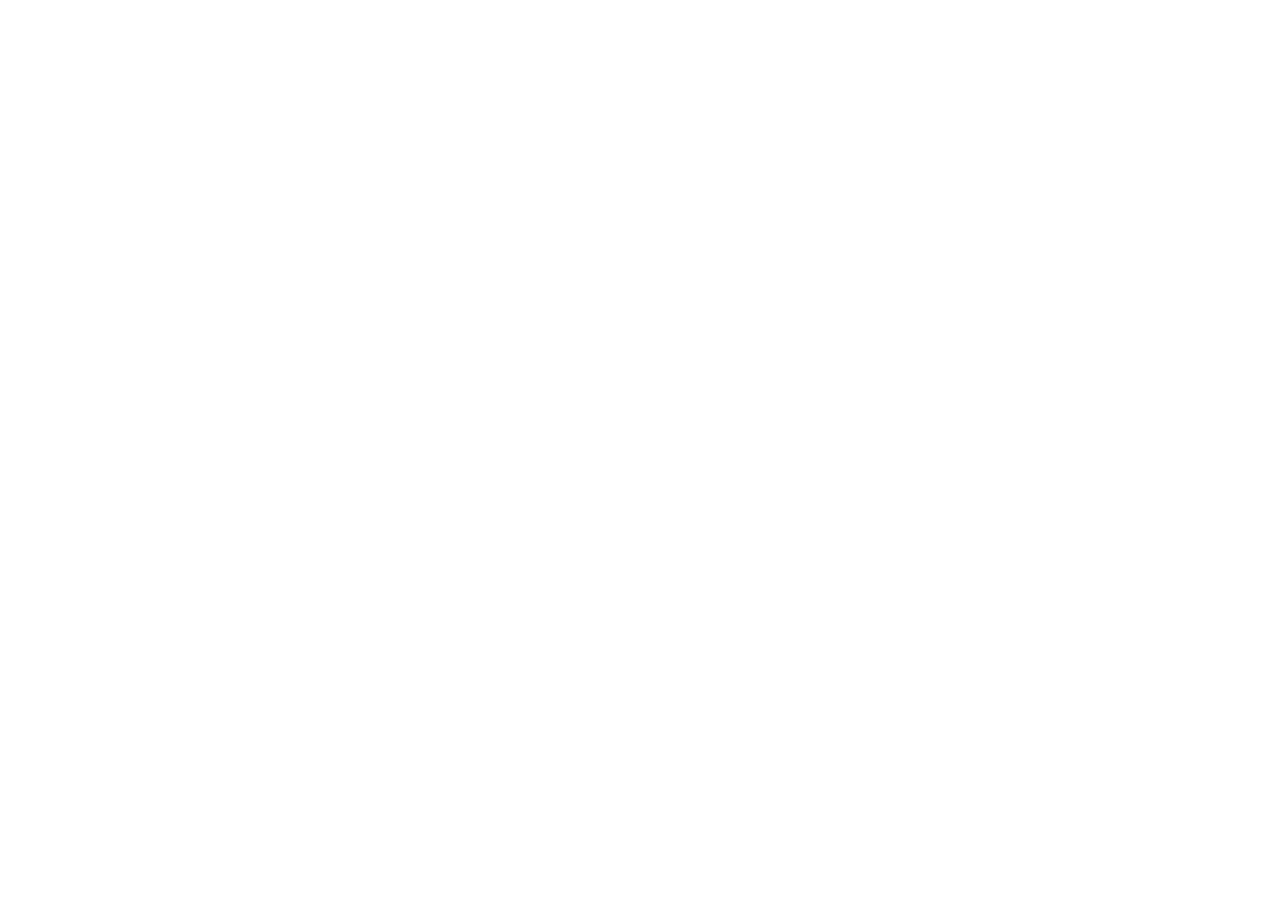
==== commit 15e15896: "Add files via upload" ====
--- a/index.html
+++ b/index.html
@@ -6,586 +6,18 @@
     <meta name="theme-color" content="#FF6B35">
     <title>ProServicios - Profesionales Cerca Tuyo</title>
     <link rel="stylesheet" href="https://cdnjs.cloudflare.com/ajax/libs/font-awesome/6.4.0/css/all.min.css">
-    <link rel="apple-touch-icon" href="data:image/svg+xml,<svg xmlns='http://www.w3.org/2000/svg' viewBox='0 0 100 100'><text y='.9em' font-size='90'>🔧</text></svg>">
     <style>
-        /* RESET MOBILE FIRST */
-        * {
-            margin: 0;
-            padding: 0;
-            box-sizing: border-box;
-        }
-
-        html {
-            scroll-behavior: smooth;
-        }
-
+        * { margin: 0; padding: 0; box-sizing: border-box; }
+        html { scroll-behavior: smooth; }
         body {
             font-family: -apple-system, BlinkMacSystemFont, 'Segoe UI', Roboto, sans-serif;
-            line-height: 1.5;
-            color: #333;
-            overflow-x: hidden;
-            -webkit-font-smoothing: antialiased;
+            line-height: 1.5; color: #333; overflow-x: hidden;
         }
-
-        .container {
-            max-width: 100%;
-            padding: 0 15px;
-            margin: 0 auto;
+        .container { max-width: 1200px; padding: 0 15px; margin: 0 auto; }
+        
+        /* HEADER */
+        .header {
+            background: #fff; box-shadow: 0 2px 10px rgba(0,0,0,0.1);
+            position: sticky; top: 0; z-index: 100; padding: 12px 0;
         }
-
-        /* HEADER STICKY MOBILE */
-        .header {
-            background: #fff;
-            box-shadow: 0 2px 10px rgba(0,0,0,0.1);
-            position: sticky;
-            top: 0;
-            z-index: 100;
-            padding: 12px 0;
-        }
-
-        .header-content {
-            display: flex;
-            align-items: center;
-            gap: 12px;
-            flex-wrap: wrap;
-        }
-
-        .logo {
-            display: flex;
-            align-items: center;
-            gap: 8px;
-            font-size: 22px;
-            font-weight: 700;
-            color: #FF6B35;
-            white-space: nowrap;
-        }
-
-        .logo i {
-            font-size: 26px;
-        }
-
-        /* SEARCH MOBILE */
-        .search-container {
-            flex: 1;
-            min-width: 0;
-            position: relative;
-        }
-
-        .search-input {
-            width: 100%;
-            padding: 14px 50px 14px 16px;
-            border: 2px solid #f1f3f4;
-            border-radius: 25px;
-            font-size: 16px;
-            background: #fafbfc;
-            transition: all 0.2s;
-        }
-
-        .search-input:focus {
-            outline: none;
-            border-color: #FF6B35;
-            background: white;
-            box-shadow: 0 0 0 3px rgba(255,107,53,0.1);
-        }
-
-        .search-btn {
-            position: absolute;
-            right: 4px;
-            top: 50%;
-            transform: translateY(-50%);
-            background: #FF6B35;
-            border: none;
-            width: 44px;
-            height: 44px;
-            border-radius: 50%;
-            color: white;
-            font-size: 18px;
-        }
-
-        /* BUTTONS MOBILE */
-        .header-actions {
-            display: flex;
-            gap: 8px;
-            flex-shrink: 0;
-        }
-
-        .header-actions button {
-            padding: 8px 16px;
-            border: none;
-            border-radius: 20px;
-            font-size: 14px;
-            font-weight: 600;
-            cursor: pointer;
-            transition: all 0.2s;
-            white-space: nowrap;
-        }
-
-        .btn-login {
-            background: transparent;
-            color: #666;
-            border: 1px solid #eee;
-            display: none;
-        }
-
-        .btn-register {
-            background: #f8f9fa;
-            color: #333;
-            display: none;
-        }
-
-        .btn-publish {
-            background: #FF6B35 !important;
-            color: white !important;
-            padding: 10px 20px !important;
-            font-size: 15px !important;
-        }
-
-        /* HERO MOBILE */
-        .hero {
-            background: linear-gradient(135deg, #FF6B35 0%, #FF8C42 100%);
-            color: white;
-            padding: 60px 0 40px;
-            text-align: center;
-        }
-
-        .hero h1 {
-            font-size: 28px;
-            font-weight: 800;
-            margin-bottom: 12px;
-            line-height: 1.3;
-        }
-
-        .hero p {
-            font-size: 16px;
-            opacity: 0.95;
-            margin-bottom: 30px;
-            max-width: 90%;
-            margin-left: auto;
-            margin-right: auto;
-        }
-
-        .hero-buttons {
-            display: flex;
-            flex-direction: column;
-            gap: 12px;
-            max-width: 300px;
-            margin: 0 auto;
-        }
-
-        .btn-large {
-            padding: 16px 24px;
-            font-size: 16px;
-            font-weight: 700;
-            border-radius: 25px;
-            border: none;
-            cursor: pointer;
-            transition: all 0.2s;
-            width: 100%;
-        }
-
-        .btn-primary {
-            background: white;
-            color: #FF6B35;
-        }
-
-        .btn-secondary {
-            background: transparent;
-            color: white;
-            border: 2px solid white;
-        }
-
-        .btn-large:active {
-            transform: scale(0.98);
-        }
-
-        /* SECTIONS */
-        .section {
-            padding: 50px 0;
-        }
-
-        .section-title {
-            text-align: center;
-            font-size: 24px;
-            font-weight: 700;
-            margin-bottom: 35px;
-            color: #333;
-        }
-
-        /* CATEGORÍAS MOBILE */
-        .categories-grid {
-            display: grid;
-            grid-template-columns: repeat(2, 1fr);
-            gap: 15px;
-        }
-
-        .category-card {
-            background: white;
-            padding: 25px 15px;
-            border-radius: 16px;
-            text-align: center;
-            box-shadow: 0 4px 15px rgba(0,0,0,0.08);
-            transition: all 0.2s;
-            cursor: pointer;
-        }
-
-        .category-card:active {
-            transform: scale(0.98);
-            box-shadow: 0 8px 25px rgba(0,0,0,0.15);
-        }
-
-        .category-card i {
-            font-size: 36px;
-            color: #FF6B35;
-            display: block;
-            margin-bottom: 12px;
-        }
-
-        .category-card h3 {
-            font-size: 16px;
-            font-weight: 600;
-            margin-bottom: 4px;
-        }
-
-        .category-count {
-            font-size: 14px;
-            color: #888;
-        }
-
-        /* SERVICIOS MOBILE */
-        .services-grid {
-            display: flex;
-            flex-direction: column;
-            gap: 20px;
-        }
-
-        .service-card {
-            background: white;
-            border-radius: 16px;
-            overflow: hidden;
-            box-shadow: 0 6px 20px rgba(0,0,0,0.1);
-            transition: all 0.2s;
-        }
-
-        .service-card:active {
-            transform: scale(0.99);
-        }
-
-        .service-image {
-            height: 160px;
-            background: linear-gradient(135deg, #f8f9fa, #f1f3f4);
-            position: relative;
-            display: flex;
-            align-items: center;
-            justify-content: center;
-        }
-
-        .service-image i {
-            font-size: 48px;
-            color: #ccc;
-        }
-
-        .service-badge {
-            position: absolute;
-            top: 12px;
-            right: 12px;
-            background: #FF6B35;
-            color: white;
-            padding: 6px 12px;
-            border-radius: 20px;
-            font-size: 12px;
-            font-weight: 700;
-        }
-
-        .service-content {
-            padding: 20px;
-        }
-
-        .service-title {
-            font-size: 18px;
-            font-weight: 700;
-            margin-bottom: 8px;
-            line-height: 1.3;
-        }
-
-        .rating {
-            display: flex;
-            align-items: center;
-            gap: 6px;
-            color: #FFA726;
-            font-weight: 600;
-            margin-bottom: 12px;
-            font-size: 14px;
-        }
-
-        .location {
-            display: flex;
-            align-items: center;
-            gap: 6px;
-            color: #666;
-            font-size: 14px;
-            margin-bottom: 16px;
-        }
-
-        .service-price {
-            font-size: 22px;
-            font-weight: 800;
-            color: #FF6B35;
-            margin-bottom: 20px;
-        }
-
-        .btn-primary {
-            width: 100%;
-            padding: 16px;
-            background: linear-gradient(135deg, #FF6B35, #FF8C42);
-            color: white;
-            border: none;
-            border-radius: 12px;
-            font-size: 16px;
-            font-weight: 700;
-        }
-
-        /* BENEFICIOS MOBILE */
-        .benefits {
-            background: #f8f9fa;
-            padding: 50px 0;
-        }
-
-        .benefits-grid {
-            display: flex;
-            flex-direction: column;
-            gap: 30px;
-        }
-
-        .benefit-item {
-            text-align: center;
-            padding: 0 10px;
-        }
-
-        .benefit-icon {
-            width: 70px;
-            height: 70px;
-            background: #FF6B35;
-            border-radius: 50%;
-            display: flex;
-            align-items: center;
-            justify-content: center;
-            margin: 0 auto 16px;
-            color: white;
-            font-size: 24px;
-        }
-
-        .benefit-item h3 {
-            font-size: 18px;
-            font-weight: 700;
-            margin-bottom: 8px;
-        }
-
-        .benefit-item p {
-            color: #666;
-            font-size: 15px;
-        }
-
-        /* FOOTER MOBILE */
-        .footer {
-            background: #222;
-            color: white;
-            padding: 40px 0 20px;
-        }
-
-        .footer-content {
-            display: flex;
-            flex-direction: column;
-            gap: 25px;
-            margin-bottom: 25px;
-        }
-
-        .footer-logo {
-            display: flex;
-            align-items: center;
-            gap: 10px;
-            font-size: 22px;
-            font-weight: 700;
-            color: #FF6B35;
-            margin-bottom: 10px;
-        }
-
-        .footer-section h4 {
-            color: #FF6B35;
-            margin-bottom: 12px;
-            font-size: 16px;
-        }
-
-        .footer-link {
-            color: #ccc;
-            text-decoration: none;
-            font-size: 14px;
-            display: block;
-            margin-bottom: 6px;
-        }
-
-        .footer-link:hover {
-            color: #FF6B35;
-        }
-
-        .footer-bottom {
-            text-align: center;
-            padding-top: 20px;
-            border-top: 1px solid #444;
-            color: #999;
-            font-size: 13px;
-        }
-
-        /* TABLET */
-        @media (min-width: 768px) {
-            .container { padding: 0 25px; }
-            .categories-grid { grid-template-columns: repeat(3, 1fr); }
-            .services-grid { 
-                display: grid;
-                grid-template-columns: repeat(auto-fit, minmax(350px, 1fr));
-                gap: 25px;
-            }
-            .header-actions button { display: block; }
-            .hero-buttons { flex-direction: row; }
-            .btn-large { width: auto; }
-            .benefits-grid { 
-                display: grid;
-                grid-template-columns: repeat(auto-fit, minmax(250px, 1fr));
-            }
-        }
-
-        /* DESKTOP */
-        @media (min-width: 1024px) {
-            .container { max-width: 1200px; }
-            .hero h1 { font-size: 42px; }
-            .section-title { font-size: 32px; }
-        }
-    </style>
-</head>
-<body>
-    <!-- HEADER -->
-    <header class="header">
-        <div class="container">
-            <div class="header-content">
-                <div class="logo">
-                    <i class="fas fa-tools"></i>
-                    <span>ProServicios</span>
-                </div>
-                
-                <div class="search-container">
-                    <input type="text" class="search-input" placeholder="🔍 Plomero, electricista, pintor...">
-                    <button class="search-btn" onclick="searchService()">
-                        <i class="fas fa-search"></i>
-                    </button>
-                </div>
-
-                <div class="header-actions">
-                    <button class="btn-login">👤</button>
-                    <button class="btn-register">Registrarse</button>
-                    <button class="btn-publish">+ Publicar</button>
-                </div>
-            </div>
-        </div>
-    </header>
-
-    <!-- HERO -->
-    <section class="hero">
-        <div class="container">
-            <h1>🔧 Profesionales<br><strong>Calificados</strong> Ya</h1>
-            <p>Plomeros, electricistas, gasistas y más. Presupuesto gratis en minutos.</p>
-            <div class="hero-buttons">
-                <button class="btn-large btn-primary" onclick="findPro()">
-                    Buscar Ahora
-                </button>
-                <button class="btn-large btn-secondary">
-                    Ver Categorías
-                </button>
-            </div>
-        </div>
-    </section>
-
-    <!-- CATEGORÍAS -->
-    <section class="section">
-        <div class="container">
-            <h2 class="section-title">Categorías Populares</h2>
-            <div class="categories-grid">
-                <div class="category-card" onclick="goToCategory('plomeria')">
-                    <i class="fas fa-wrench"></i>
-                    <h3>Plomería</h3>
-                    <span class="category-count">156 pros</span>
-                </div>
-                <div class="category-card" onclick="goToCategory('electricidad')">
-                    <i class="fas fa-bolt"></i>
-                    <h3>Electricidad</h3>
-                    <span class="category-count">89 pros</span>
-                </div>
-                <div class="category-card" onclick="goToCategory('pintura')">
-                    <i class="fas fa-paint-roller"></i>
-                    <h3>Pintura</h3>
-                    <span class="category-count">234 pros</span>
-                </div>
-                <div class="category-card" onclick="goToCategory('cerrajeria')">
-                    <i class="fas fa-key"></i>
-                    <h3>Cerrajería</h3>
-                    <span class="category-count">67 pros</span>
-                </div>
-                <div class="category-card" onclick="goToCategory('gasistas')">
-                    <i class="fas fa-fire"></i>
-                    <h3>Gasistas</h3>
-                    <span class="category-count">45 pros</span>
-                </div>
-                <div class="category-card" onclick="goToCategory('jardineria')">
-                    <i class="fas fa-seedling"></i>
-                    <h3>Jardinería</h3>
-                    <span class="category-count">112 pros</span>
-                </div>
-            </div>
-        </div>
-    </section>
-
-    <!-- SERVICIOS -->
-    <section class="section">
-        <div class="container">
-            <h2 class="section-title">⭐ Top Profesionales</h2>
-            <div class="services-grid">
-                <div class="service-card">
-                    <div class="service-image">
-                        <i class="fas fa-wrench"></i>
-                        <div class="service-badge">🟢 Online</div>
-                    </div>
-                    <div class="service-content">
-                        <h3 class="service-title">Juan Pérez<br><small>Plomero Matriculado</small></h3>
-                        <div class="rating">
-                            <i class="fas fa-star"></i><i class="fas fa-star"></i><i class="fas fa-star"></i><i class="fas fa-star"></i><i class="fas fa-star"></i>
-                            4.9 (127)
-                        </div>
-                        <div class="location">
-                            <i class="fas fa-map-marker-alt"></i>
-                            Palermo, CABA
-                        </div>
-                        <div class="service-price">$8.500<span style="font-size:14px;color:#666;"> desde</span></div>
-                        <button class="btn-primary" onclick="contactPro('Juan Pérez')">Contactar</button>
-                    </div>
-                </div>
-
-                <div class="service-card">
-                    <div class="service-image">
-                        <i class="fas fa-bolt"></i>
-                        <div class="service-badge">🟢 Online</div>
-                    </div>
-                    <div class="service-content">
-                        <h3 class="service-title">María Gómez<br><small>Electricista Certificada</small></h3>
-                        <div class="rating">
-                            <i class="fas fa-star"></i><i class="fas fa-star"></i><i class="fas fa-star"></i><i class="fas fa-star"></i><i class="fas fa-star-half-alt"></i>
-                            4.8 (89)
-                        </div>
-                        <div class="location">
-                            <i class="fas fa-map-marker-alt"></i>
-                            Belgrano, CABA
-                        </div>
-                        <div class="service-price">$12.000<span style="font-size:14px;color:#666;"> desde</span></div>
-                        <button class="btn-primary" onclick="contactPro('María Gómez')">Contactar</button>
-                    </div>
-                </div>
-
-                <div class="service-card">
-                    <div class="service
+        .header-content { display: flex; align-items: center; gap: 12px; flex
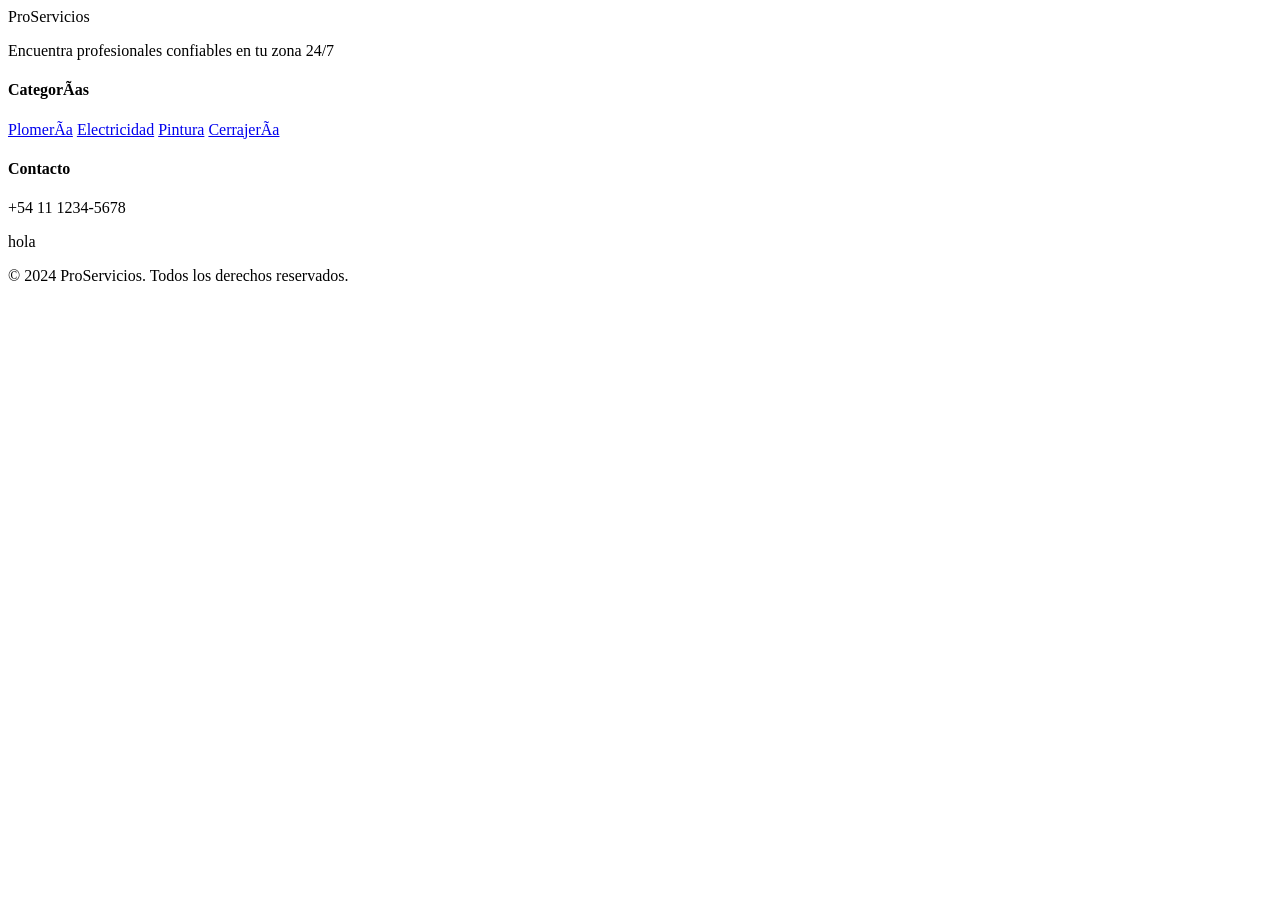
==== commit 0f62226c: "Update index.html" ====
--- a/index.html
+++ b/index.html
@@ -1,23 +1,129 @@
 <!DOCTYPE html>
 <html lang="es">
 <head>
-    <meta charset="UTF-8">
-    <meta name="viewport" content="width=device-width, initial-scale=1.0, viewport-fit=cover">
-    <meta name="theme-color" content="#FF6B35">
-    <title>ProServicios - Profesionales Cerca Tuyo</title>
-    <link rel="stylesheet" href="https://cdnjs.cloudflare.com/ajax/libs/font-awesome/6.4.0/css/all.min.css">
+    <meta charset="UTF               
+      </div>
+    </section>
+
+    <!-- FOOTER -->
+    <footer class="footer">
+        <div class="container">
+            <div class="footer-content">
+                <div class="footer-brand">
+                    <div class="logo">
+                        <i class="fas fa-tools"></i>
+                        <span>ProServicios</span>
+                    </div>
+                    <p>Encuentra profesionales confiables en tu zona 24/7</p>
+                </div>
+                <div class="footer-links">
+                    <h4>Categorías</h4>
+                    <a href="#">Plomería</a>
+                    <a href="#">Electricidad</a>
+                    <a href="#">Pintura</a>
+                    <a href="#">Cerrajería</a>
+                </div>
+                <div class="footer-contact">
+                    <h4>Contacto</h4>
+                    <p><i class="fas fa-phone"></i> +54 11 1234-5678</p>
+                    <p><i class="fas fa-envelope"></i> hola
+                <div class="social">
+                    <a href="https://wa.me/541165333223" target="_blank"><i class="fab fa-whatsapp"></i></a>
+                    <a href="#"><i class="fab fa-instagram"></i></a>
+                    <a href="#"><i class="fab fa-facebook"></i></a>
+                </div>
+            </div>
+            <div class="footer-bottom">
+                <p>&copy; 2024 ProServicios. Todos los derechos reservados.</p>
+            </div>
+        </div>
+    </footer>
+
+    <!-- CSS -->
     <style>
-        * { margin: 0; padding: 0; box-sizing: border-box; }
-        html { scroll-behavior: smooth; }
-        body {
-            font-family: -apple-system, BlinkMacSystemFont, 'Segoe UI', Roboto, sans-serif;
-            line-height: 1.5; color: #333; overflow-x: hidden;
-        }
-        .container { max-width: 1200px; padding: 0 15px; margin: 0 auto; }
-        
-        /* HEADER */
-        .header {
-            background: #fff; box-shadow: 0 2px 10px rgba(0,0,0,0.1);
-            position: sticky; top: 0; z-index: 100; padding: 12px 0;
-        }
-        .header-content { display: flex; align-items: center; gap: 12px; flex+        :root {
+            --
+        <body>
+                
+    <!-- WHATSAPP FLOATING -->
+    <a href="https://wa.me/541165333223?text=Hola!%20Necesito%20un%20profesional" class="whatsapp-float" target="_blank">
+        <i class="fab fa-whatsapp"></i>
+    </a>
+
+    <!-- HEADER -->
+    <header class="header">
+        <div class="container">
+            <div class="header-content">
+                <div class="logo">
+                    <i class="fas fa-tools"></i>
+                    <span>ProServicios</span>
+                </div>
+                
+                <div class="search-container">
+                    <input type="text" class="search-input" placeholder="🔍 Plomero, electricista, pintor..." id="searchInput">
+                    <button class="search-btn" onclick="doSearch()">
+                        <i class="fas fa-search"></i>
+                    </button>
+                </div>
+
+                <div class="header-actions">
+                    <button class="btn-login" onclick="login()">👤 Ingresar</button>
+                    <button class="btn-register" onclick="register()">Registrarse</button>
+                                   <button class="btn-publish" onclick="publishService()">+ Publicar Servicio</button>
+                </div>
+            </div>
+        </div>
+    </header>
+
+    <!-- HERO BANNER -->
+    <section class="hero-banner">
+        <div class="container">
+            <div class="hero-content">
+                <h1>Encuentra <span class="orange">Profesionales</span><br>Calificados Cerca Tuyo</h1>
+                <p>Plomeros • Electricistas
+                                    <button class="btn-publish" onclick="publishService()">+ Publicar Servicio</button>
+                       </p>
+                <div class="hero-buttons">
+                    <button class="btn-large btn-primary" onclick="findPro()">
+                        <i class="fas fa-search"></i> Buscar Ahora
+                    </button>
+                    <button class="btn-large btn-secondary" onclick="showCategories()">
+                        Ver Categorías
+                    </button>
+                </div>
+            </div>
+        </div>
+    </section>
+
+    <!-- CATEGORÍAS -->
+    <section class="categories-section">
+        <div class="container">
+            <h2>Categorías Populares</h2>
+            <div class="categories-grid">
+                <a href="#servicios?cat=plomeria" class="category-card">
+                    <i class="fas fa-wrench"></i>
+                    <h3>Plomería</h3>
+                    <span>156 Profesionales</span>
+                </a>
+                <a href="#servicios?
+                                    </a>
+                <a href="#servicios?cat=electricidad" class="category-card">
+                    <i class="fas fa-bolt"></i>
+                    <h3>Electricidad</h3>
+                    <span>89 Profesionales</span>
+                </a>
+                <a href="#servicios?cat=pintura" class="category-card">
+                    <i class="fas
+                                    </div>
+        </div>
+    </section>
+
+    <!-- BENEFICIOS -->
+    <section class="benefits-section">
+        <div class="container">
+            <div class="benefits-grid">
+                <div class="benefit-card">
+                    <div class="benefit-icon">
+                        <i class="fas fa-shield-alt"></i>
+                    </div>
+                    <h3>Garantía
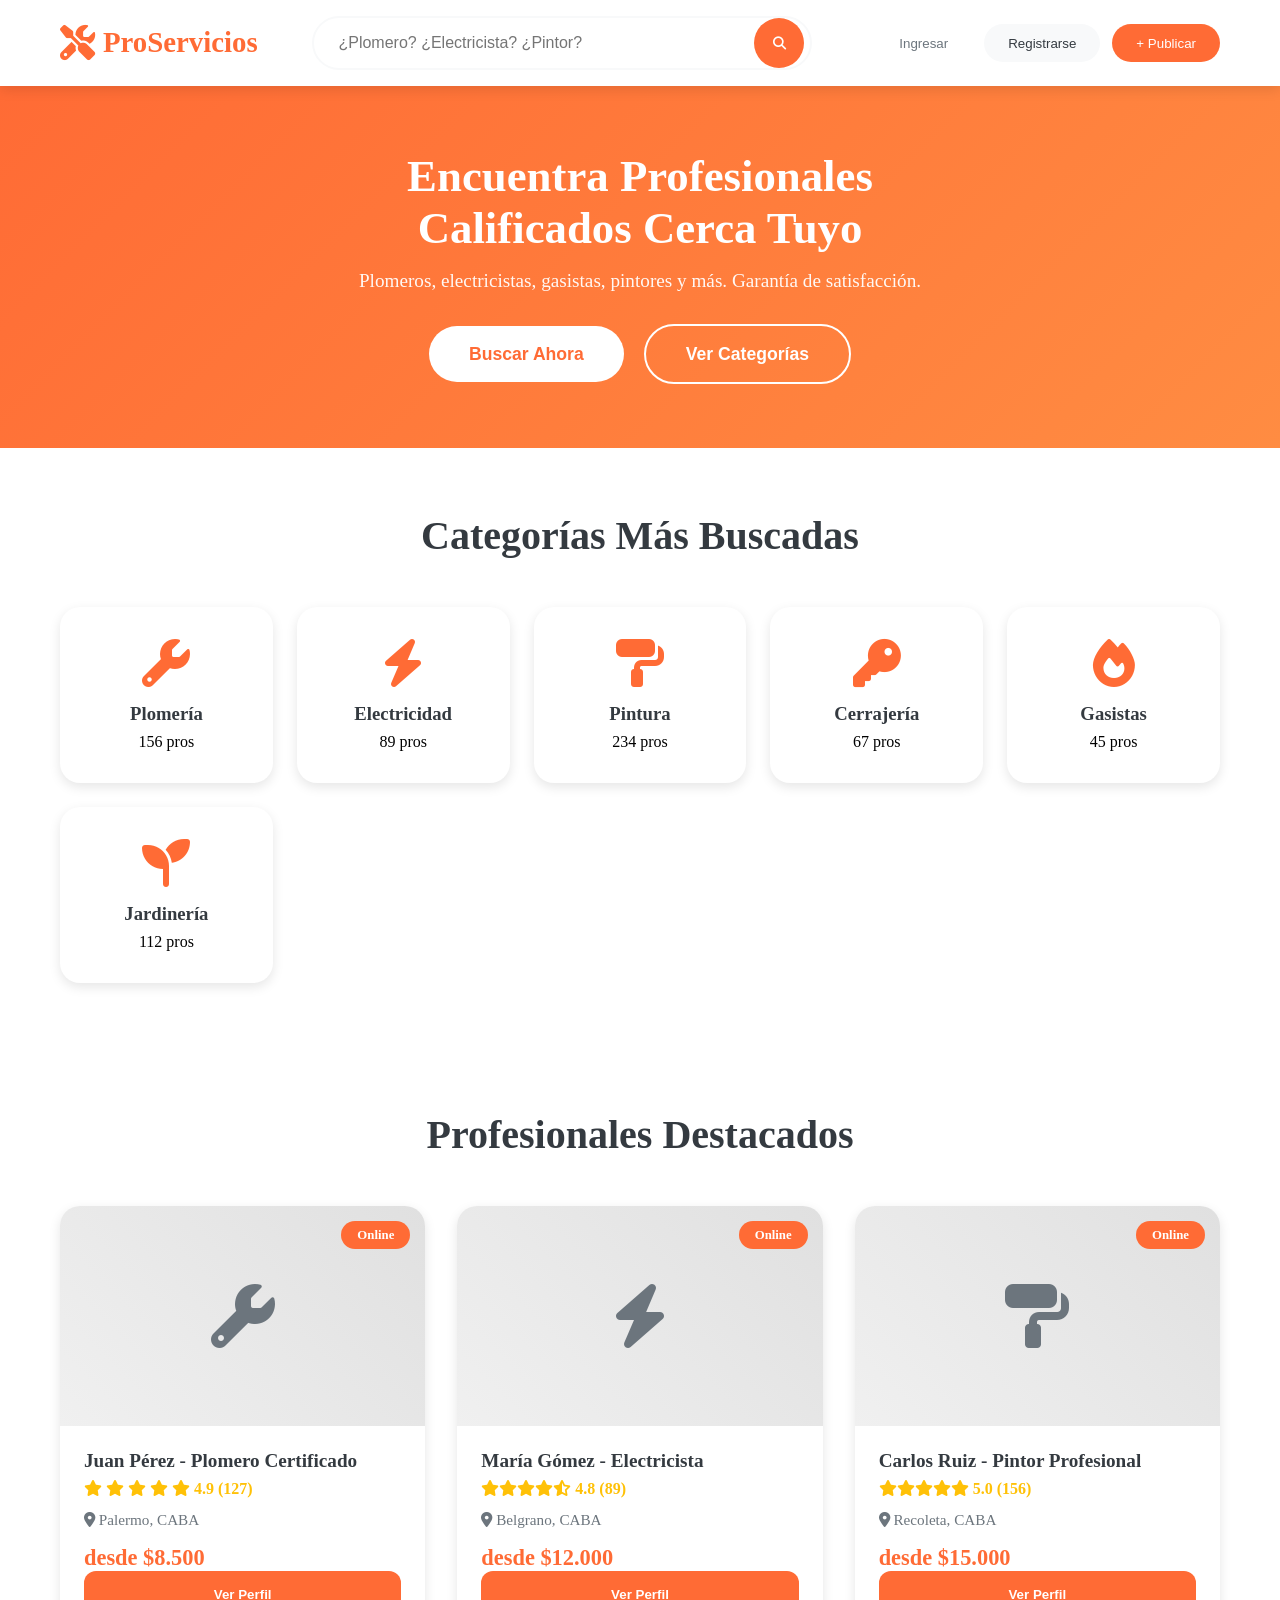
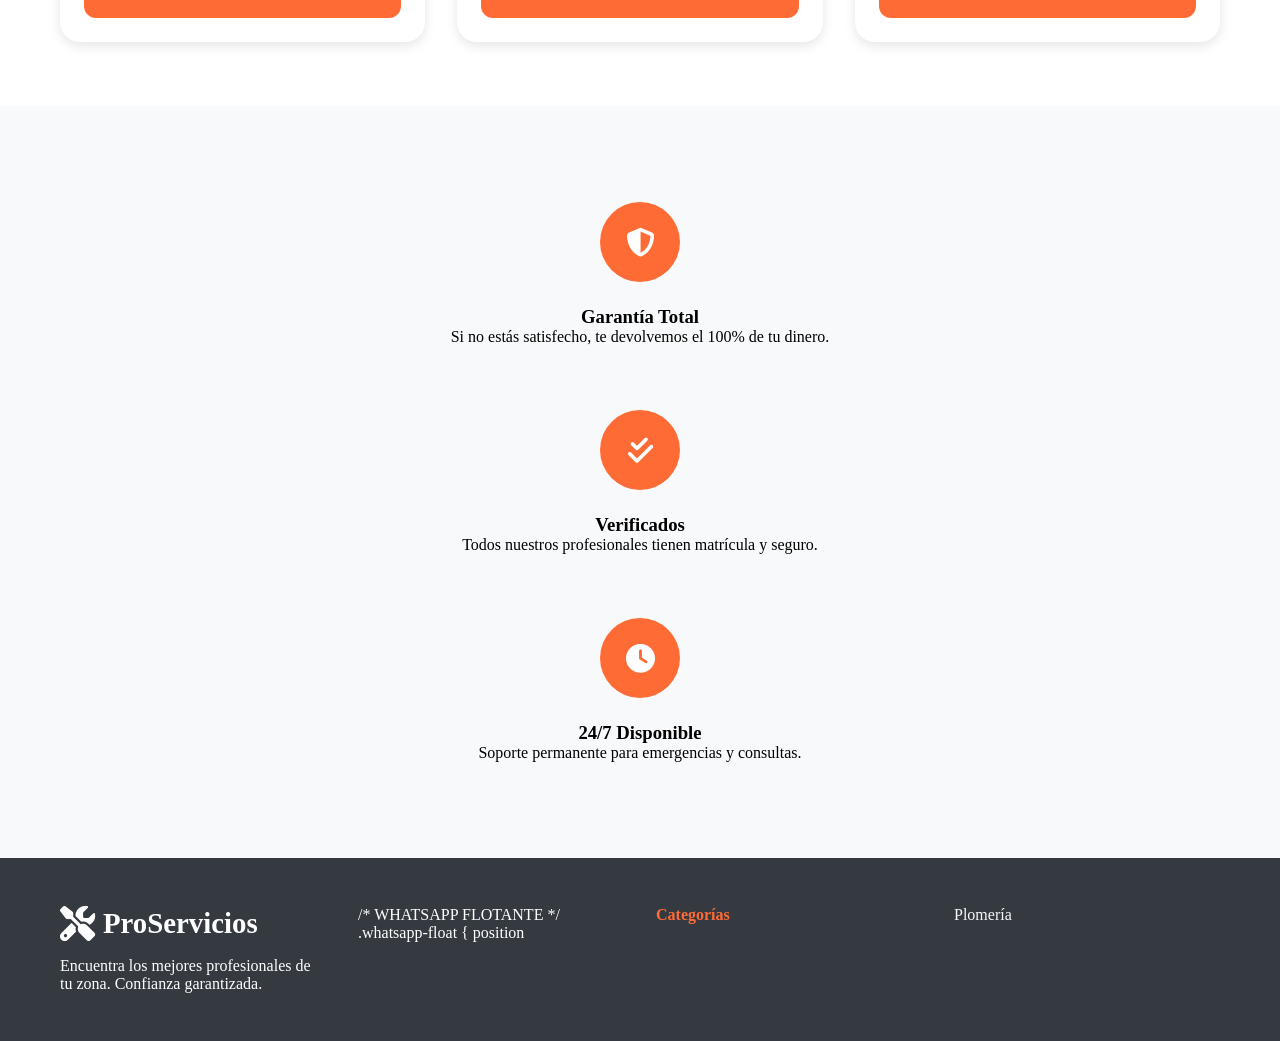
==== commit fa04fdf1: "Update index.html" ====
--- a/index.html
+++ b/index.html
@@ -1,55 +1,407 @@
 <!DOCTYPE html>
 <html lang="es">
 <head>
-    <meta charset="UTF               
-      </div>
-    </section>
-
-    <!-- FOOTER -->
-    <footer class="footer">
-        <div class="container">
-            <div class="footer-content">
-                <div class="footer-brand">
-                    <div class="logo">
-                        <i class="fas fa-tools"></i>
-                        <span>ProServicios</span>
-                    </div>
-                    <p>Encuentra profesionales confiables en tu zona 24/7</p>
-                </div>
-                <div class="footer-links">
-                    <h4>Categorías</h4>
-                    <a href="#">Plomería</a>
-                    <a href="#">Electricidad</a>
-                    <a href="#">Pintura</a>
-                    <a href="#">Cerrajería</a>
-                </div>
-                <div class="footer-contact">
-                    <h4>Contacto</h4>
-                    <p><i class="fas fa-phone"></i> +54 11 1234-5678</p>
-                    <p><i class="fas fa-envelope"></i> hola
-                <div class="social">
-                    <a href="https://wa.me/541165333223" target="_blank"><i class="fab fa-whatsapp"></i></a>
-                    <a href="#"><i class="fab fa-instagram"></i></a>
-                    <a href="#"><i class="fab fa-facebook"></i></a>
-                </div>
-            </div>
-            <div class="footer-bottom">
-                <p>&copy; 2024 ProServicios. Todos los derechos reservados.</p>
-            </div>
-        </div>
-    </footer>
-
-    <!-- CSS -->
+    <meta charset="UTF-8">
+    <meta name="viewport" content="width=device-width, initial-scale=1.0">
+    <title>ProServicios - Profesionales cerca tuyo</title>
+    <link rel="stylesheet" href="https://cdnjs.cloudflare.com/ajax/libs/font-awesome/6.4.0/css/all.min.css">
     <style>
-        :root {
-            --
-        <body>
-                
-    <!-- WHATSAPP FLOATING -->
-    <a href="https://wa.me/541165333223?text=Hola!%20Necesito%20un%20profesional" class="whatsapp-float" target="_blank">
-        <i class="fab fa-whatsapp"></i>
-    </a>
-
+        * {
+            margin: 0;
+            padding: 0;
+            box-sizing: border-box;
+        }
+    :root {
+        --orange-primary: #FF6B35;
+        --orange-secondary: #FF8C42;
+        --orange-dark: #E55A2B;
+        --gray-light: #F8F9FA;
+        --gray-medium: #6C757D;
+        --gray-dark: #343A40;
+        --white: #FFFFFF;
+        --shadow: 0 4px 12px rgba(0,0,0,0.1);
+    }
+<!-- WHATSAPP FLOTANTE -->
+<div class="whatsapp-float" onclick="openWhatsApp()">
+    <i class="fab fa-whatsapp"></i>
+    <span>+54 11 6533-3223</span>
+</div>
+    body {
+        font-family: -apple-system, BlinkMacSystemFont, 'Segoe UI', Roboto, sans-serif;
+        line-height: 1.6;
+        color: var(--gray-dark);
+    }
+
+    .container {
+        max-width: 1200px;
+        margin: 0 auto;
+        padding: 0 20px;
+    }
+
+    /* HEADER */
+    .header {
+        background: var(--white);
+        box-shadow: var(--shadow);
+        position: sticky;
+        top: 0;
+        z-index: 100;
+    }
+
+    .header-content {
+        display: flex;
+        align-items: center;
+        justify-content: space-between;
+        padding: 1rem 0;
+        gap: 1rem;
+    }
+
+    .logo {
+        display: flex;
+        align-items: center;
+        gap: 0.5rem;
+        font-size: 1.8rem;
+        font-weight: bold;
+        color: var(--orange-primary);
+    }
+
+    .logo i { font-size: 2.2rem; }
+
+    .search-container {
+        flex: 1;
+        max-width: 500px;
+        position: relative;
+    }
+
+    .search-input {
+        width: 100%;
+        padding: 1rem 4rem 1rem 1.5rem;
+        border: 2px solid var(--gray-light);
+        border-radius: 50px;
+        font-size: 1rem;
+        transition: all 0.3s;
+    }
+
+    .search-input:focus {
+        outline: none;
+        border-color: var(--orange-primary);
+        box-shadow: 0 0 0 3px rgba(255,107,53,0.1);
+    }
+
+    .search-btn {
+        position: absolute;
+        right: 0.5rem;
+        top: 50%;
+        transform: translateY(-50%);
+        background: var(--orange-primary);
+        border: none;
+        width: 50px;
+        height: 50px;
+        border-radius: 50%;
+        color: white;
+        cursor: pointer;
+    }
+
+    .header-actions button {
+        padding: 0.7rem 1.5rem;
+        border: none;
+        border-radius: 25px;
+        cursor: pointer;
+        font-weight: 500;
+        transition: all 0.3s;
+        margin-left: 0.5rem;
+    }
+
+    .btn-login {
+        background: transparent;
+        color: var(--gray-medium);
+        border: 2px solid var(--gray-light);
+    }
+
+    .btn-register {
+        background: var(--gray-light);
+        color: var(--gray-dark);
+    }
+
+    .btn-publish {
+        background: var(--orange-primary) !important;
+        color: white !important;
+    }
+
+    .btn-publish:hover {
+        background: var(--orange-dark) !important;
+        transform: translateY(-2px);
+    }
+
+    /* HERO */
+    .hero {
+        background: linear-gradient(135deg, var(--orange-primary), var(--orange-secondary));
+        color: white;
+        padding: 4rem 0;
+        text-align: center;
+    }
+
+    .hero h1 {
+        font-size: 2.8rem;
+        margin-bottom: 1rem;
+        font-weight: 700;
+    }
+
+    .hero p {
+        font-size: 1.2rem;
+        margin-bottom: 2rem;
+        opacity: 0.95;
+    }
+
+    .btn-large {
+        padding: 1.1rem 2.5rem;
+        font-size: 1.1rem;
+        font-weight: 600;
+        border-radius: 50px;
+        border: none;
+        cursor: pointer;
+        transition: all 0.3s;
+        margin: 0 0.5rem;
+    }
+
+    .btn-white {
+        background: white;
+        color: var(--orange-primary);
+    }
+
+    .btn-transparent {
+        background: transparent;
+        color: white;
+        border: 2px solid white;
+    }
+
+    .btn-large:hover {
+        transform: translateY(-3px);
+        box-shadow: 0 10px 30px rgba(0,0,0,0.2);
+    }
+
+    /* CATEGORÍAS */
+    .section {
+        padding: 4rem 0;
+    }
+
+    .section h2 {
+        text-align: center;
+        font-size: 2.5rem;
+        margin-bottom: 3rem;
+        color: var(--gray-dark);
+    }
+
+    .categories-grid {
+        display: grid;
+        grid-template-columns: repeat(auto-fit, minmax(180px, 1fr));
+        gap: 1.5rem;
+    }
+
+    .category-card {
+        background: white;
+        padding: 2rem 1rem;
+        border-radius: 20px;
+        text-align: center;
+        box-shadow: var(--shadow);
+        cursor: pointer;
+        transition: all 0.3s;
+    }
+
+    .category-card:hover {
+        transform: translateY(-8px);
+        box-shadow: 0 15px 40px rgba(0,0,0,0.15);
+    }
+
+    .category-card i {
+        font-size: 3rem;
+        color: var(--orange-primary);
+        display: block;
+        margin-bottom: 1rem;
+    }
+
+    .category-card h3 {
+        margin-bottom: 0.5rem;
+        color: var(--gray-dark);
+    }
+
+    /* SERVICIOS */
+    .services-grid {
+        display: grid;
+        grid-template-columns: repeat(auto-fill, minmax(340px, 1fr));
+        gap: 2rem;
+    }
+
+    .service-card {
+        background: white;
+        border-radius: 20px;
+        overflow: hidden;
+        box-shadow: var(--shadow);
+        transition: all 0.3s;
+    }
+
+    .service-card:hover {
+        transform: translateY(-10px);
+        box-shadow: 0 20px 50px rgba(0,0,0,0.15);
+    }
+
+    .service-image {
+        height: 220px;
+        background: linear-gradient(45deg, #f0f0f0, #e0e0e0);
+        position: relative;
+        display: flex;
+        align-items: center;
+        justify-content: center;
+        font-size: 4rem;
+        color: var(--gray-medium);
+    }
+
+    .service-badge {
+        position: absolute;
+        top: 15px;
+        right: 15px;
+        background: var(--orange-primary);
+        color: white;
+        padding: 0.4rem 1rem;
+        border-radius: 20px;
+        font-size: 0.8rem;
+        font-weight: 600;
+    }
+
+    .service-content {
+        padding: 1.5rem;
+    }
+
+    .service-title {
+        font-size: 1.2rem;
+        margin-bottom: 0.5rem;
+        color: var(--gray-dark);
+    }
+
+    .rating {
+        color: #FFC107;
+        margin-bottom: 0.8rem;
+        font-weight: 600;
+    }
+
+    .location {
+        color: var(--gray-medium);
+        margin-bottom: 1rem;
+        font-size: 0.95rem;
+    }
+
+    .price {
+        font-size: 1.4rem;
+        font-weight: bold;
+        color: var(--orange-primary);
+        display: block;
+    }
+
+    .btn-full {
+        width: 100%;
+        padding: 1rem;
+        background: var(--orange-primary);
+        color: white;
+        border: none;
+        border-radius: 12px;
+        font-weight: 600;
+        cursor: pointer;
+        transition: all 0.3s;
+    }
+
+    .btn-full:hover {
+        background: var(--orange-dark);
+        transform: translateY(-2px);
+    }
+
+    /* BENEFICIOS */
+    .benefits-grid {
+        display: grid;
+        grid-template-columns: repeat(auto-fit, minmax(280px, 1fr));
+        gap: 2rem;
+        background: var(--gray-light);
+        padding: 4rem 0;
+    }
+
+    .benefit-item {
+        text-align: center;
+        padding: 2rem;
+    }
+
+    .benefit-icon {
+        width: 80px;
+        height: 80px;
+        background: var(--orange-primary);
+        border-radius: 50%;
+        display: flex;
+        align-items: center;
+        justify-content: center;
+        margin: 0 auto 1.5rem;
+        color: white;
+        font-size: 1.8rem;
+    }
+
+    /* FOOTER */
+    .footer {
+        background: var(--gray-dark);
+        color: white;
+        padding: 3rem 0 1rem;
+    }
+
+    .footer-grid {
+        display: grid;
+        grid-template-columns: repeat(auto-fit, minmax(250px, 1fr));
+        gap: 2rem;
+        margin-bottom: 2rem;
+    }
+
+    .footer h4 {
+        margin-bottom: 1rem;
+        color: var(--orange-primary);
+    }
+
+    .footer a {
+        color: var(--gray-light);
+        text-decoration: none;
+    }
+
+    .footer a:hover {
+        color: var(--orange-primary);
+    }
+
+    .footer-bottom {
+        text-align: center;
+        padding-top: 2rem;
+        border-top: 1px solid var(--gray-medium);
+        color: var(--gray-light);
+    }
+
+    /* RESPONSIVE */
+    @media (max-width: 768px) {
+        .header-content {
+            flex-direction: column;
+            gap: 1rem;
+        }
+
+        .search-container {
+            max-width: 100%;
+        }
+
+        .hero h1 {
+            font-size: 2rem;
+        }
+
+        .services-grid {
+            grid-template-columns: 1fr;
+        }
+
+        .categories-grid {
+            grid-template-columns: repeat(2, 1fr);
+        }
+    }
+</style>
+
+</head>
+<body>
     <!-- HEADER -->
     <header class="header">
         <div class="container">
@@ -58,72 +410,184 @@
                     <i class="fas fa-tools"></i>
                     <span>ProServicios</span>
                 </div>
-                
-                <div class="search-container">
-                    <input type="text" class="search-input" placeholder="🔍 Plomero, electricista, pintor..." id="searchInput">
-                    <button class="search-btn" onclick="doSearch()">
-                        <i class="fas fa-search"></i>
-                    </button>
-                </div>
-
-                <div class="header-actions">
-                    <button class="btn-login" onclick="login()">👤 Ingresar</button>
-                    <button class="btn-register" onclick="register()">Registrarse</button>
-                                   <button class="btn-publish" onclick="publishService()">+ Publicar Servicio</button>
-                </div>
-            </div>
-        </div>
-    </header>
-
-    <!-- HERO BANNER -->
-    <section class="hero-banner">
-        <div class="container">
-            <div class="hero-content">
-                <h1>Encuentra <span class="orange">Profesionales</span><br>Calificados Cerca Tuyo</h1>
-                <p>Plomeros • Electricistas
-                                    <button class="btn-publish" onclick="publishService()">+ Publicar Servicio</button>
-                       </p>
-                <div class="hero-buttons">
-                    <button class="btn-large btn-primary" onclick="findPro()">
-                        <i class="fas fa-search"></i> Buscar Ahora
-                    </button>
-                    <button class="btn-large btn-secondary" onclick="showCategories()">
-                        Ver Categorías
-                    </button>
-                </div>
-            </div>
-        </div>
-    </section>
-
-    <!-- CATEGORÍAS -->
-    <section class="categories-section">
-        <div class="container">
-            <h2>Categorías Populares</h2>
-            <div class="categories-grid">
-                <a href="#servicios?cat=plomeria" class="category-card">
+            <div class="search-container">
+                <input type="text" class="search-input" placeholder="¿Plomero? ¿Electricista? ¿Pintor?">
+                <button class="search-btn">
+                    <i class="fas fa-search"></i>
+                </button>
+            </div>
+
+            <div class="header-actions">
+                <button class="btn-login">Ingresar</button>
+                <button class="btn-register">Registrarse</button>
+                <button class="btn-publish">+ Publicar</button>
+            </div>
+        </div>
+    </div>
+</header>
+
+<!-- HERO -->
+<section class="hero">
+    <div class="container">
+        <h1>Encuentra <strong>Profesionales</strong><br>Calificados Cerca Tuyo</h1>
+        <p>Plomeros, electricistas, gasistas, pintores y más. Garantía de satisfacción.</p>
+        <div>
+            <button class="btn-large btn-white">Buscar Ahora</button>
+            <button class="btn-large btn-transparent">Ver Categorías</button>
+        </div>
+    </div>
+</section>
+
+<!-- CATEGORÍAS -->
+<section class="section">
+    <div class="container">
+        <h2>Categorías Más Buscadas</h2>
+        <div class="categories-grid">
+            <div class="category-card">
+                <i class="fas fa-wrench"></i>
+                <h3>Plomería</h3>
+                <span>156 pros</span>
+            </div>
+            <div class="category-card">
+                <i class="fas fa-bolt"></i>
+                <h3>Electricidad</h3>
+                <span>89 pros</span>
+            </div>
+            <div class="category-card">
+                <i class="fas fa-paint-roller"></i>
+                <h3>Pintura</h3>
+                <span>234 pros</span>
+            </div>
+            <div class="category-card">
+                <i class="fas fa-key"></i>
+                <h3>Cerrajería</h3>
+                <span>67 pros</span>
+            </div>
+            <div class="category-card">
+                <i class="fas fa-fire"></i>
+                <h3>Gasistas</h3>
+                <span>45 pros</span>
+            </div>
+            <div class="category-card">
+                <i class="fas fa-seedling"></i>
+                <h3>Jardinería</h3>
+                <span>112 pros</span>
+            </div>
+        </div>
+    </div>
+</section>
+
+<!-- SERVICIOS -->
+<section class="section">
+    <div class="container">
+        <h2>Profesionales Destacados</h2>
+        <div class="services-grid">
+            <div class="service-card">
+                <div class="service-image">
                     <i class="fas fa-wrench"></i>
-                    <h3>Plomería</h3>
-                    <span>156 Profesionales</span>
-                </a>
-                <a href="#servicios?
-                                    </a>
-                <a href="#servicios?cat=electricidad" class="category-card">
+                    <div class="service-badge">Online</div>
+                </div>
+                <div class="service-content">
+                    <h3 class="service-title">Juan Pérez - Plomero Certificado</h3>
+                    <div class="rating">
+                        <i class="fas fa-star"></i>
+                        <i class="fas fa-star"></i>
+                        <i class="fas fa-star"></i>
+                        <i class="fas fa-star"></i>
+                        <i class="fas fa-star"></i>
+                        <span>4.9 (127)</span>
+                    </div>
+                    <div class="location">
+                        <i class="fas fa-map-marker-alt"></i>
+                        Palermo, CABA
+                    </div>
+                    <div class="price">desde $8.500</div>
+                    <button class="btn-full">Ver Perfil</button>
+                </div>
+            </div>
+
+            <div class="service-card">
+                <div class="service-image">
                     <i class="fas fa-bolt"></i>
-                    <h3>Electricidad</h3>
-                    <span>89 Profesionales</span>
-                </a>
-                <a href="#servicios?cat=pintura" class="category-card">
-                    <i class="fas
-                                    </div>
-        </div>
-    </section>
-
-    <!-- BENEFICIOS -->
-    <section class="benefits-section">
-        <div class="container">
-            <div class="benefits-grid">
-                <div class="benefit-card">
-                    <div class="benefit-icon">
-                        <i class="fas fa-shield-alt"></i>
+                    <div class="service-badge">Online</div>
+                </div>
+                <div class="service-content">
+                    <h3 class="service-title">María Gómez - Electricista</h3>
+                    <div class="rating">
+                        <i class="fas fa-star"></i><i class="fas fa-star"></i><i class="fas fa-star"></i><i class="fas fa-star"></i><i class="fas fa-star-half-alt"></i>
+                        <span>4.8 (89)</span>
                     </div>
-                    <h3>Garantía
+                    <div class="location">
+                        <i class="fas fa-map-marker-alt"></i>
+                        Belgrano, CABA
+                    </div>
+                    <div class="price">desde $12.000</div>
+                    <button class="btn-full">Ver Perfil</button>
+                </div>
+            </div>
+
+            <div class="service-card">
+                <div class="service-image">
+                    <i class="fas fa-paint-roller"></i>
+                    <div class="service-badge">Online</div>
+                </div>
+                <div class="service-content">
+                    <h3 class="service-title">Carlos Ruiz - Pintor Profesional</h3>
+                    <div class="rating">
+                        <i class="fas fa-star"></i><i class="fas fa-star"></i><i class="fas fa-star"></i><i class="fas fa-star"></i><i class="fas fa-star"></i>
+                        <span>5.0 (156)</span>
+                    </div>
+                    <div class="location">
+                        <i class="fas fa-map-marker-alt"></i>
+                        Recoleta, CABA
+                    </div>
+                    <div class="price">desde $15.000</div>
+                    <button class="btn-full">Ver Perfil</button>
+                </div>
+            </div>
+        </div>
+    </div>
+</section>
+
+<!-- BENEFICIOS -->
+<section class="benefits-grid">
+    <div class="container">
+        <div class="benefit-item">
+            <div class="benefit-icon">
+                <i class="fas fa-shield-alt"></i>
+            </div>
+            <h3>Garantía Total</h3>
+            <p>Si no estás satisfecho, te devolvemos el 100% de tu dinero.</p>
+        </div>
+        <div class="benefit-item">
+            <div class="benefit-icon">
+                <i class="fas fa-check-double"></i>
+            </div>
+            <h3>Verificados</h3>
+            <p>Todos nuestros profesionales tienen matrícula y seguro.</p>
+        </div>
+        <div class="benefit-item">
+            <div class="benefit-icon">
+                <i class="fas fa-clock"></i>
+            </div>
+            <h3>24/7 Disponible</h3>
+            <p>Soporte permanente para emergencias y consultas.</p>
+        </div>
+    </div>
+</section>
+
+<!-- FOOTER -->
+<footer class="footer">
+    <div class="container">
+        <div class="footer-grid">
+            <div>
+                <div class="logo" style="color: white; margin-bottom: 1rem;">
+                    <i class="fas fa-tools"></i> ProServicios
+                </div>
+                <p>Encuentra los mejores profesionales de tu zona. Confianza garantizada.</p>
+            </div>
+            /* WHATSAPP FLOTANTE */
+.whatsapp-float {
+    position
+                <h4>Categorías</h4>
+                <p><a href="#">Plomería</a>
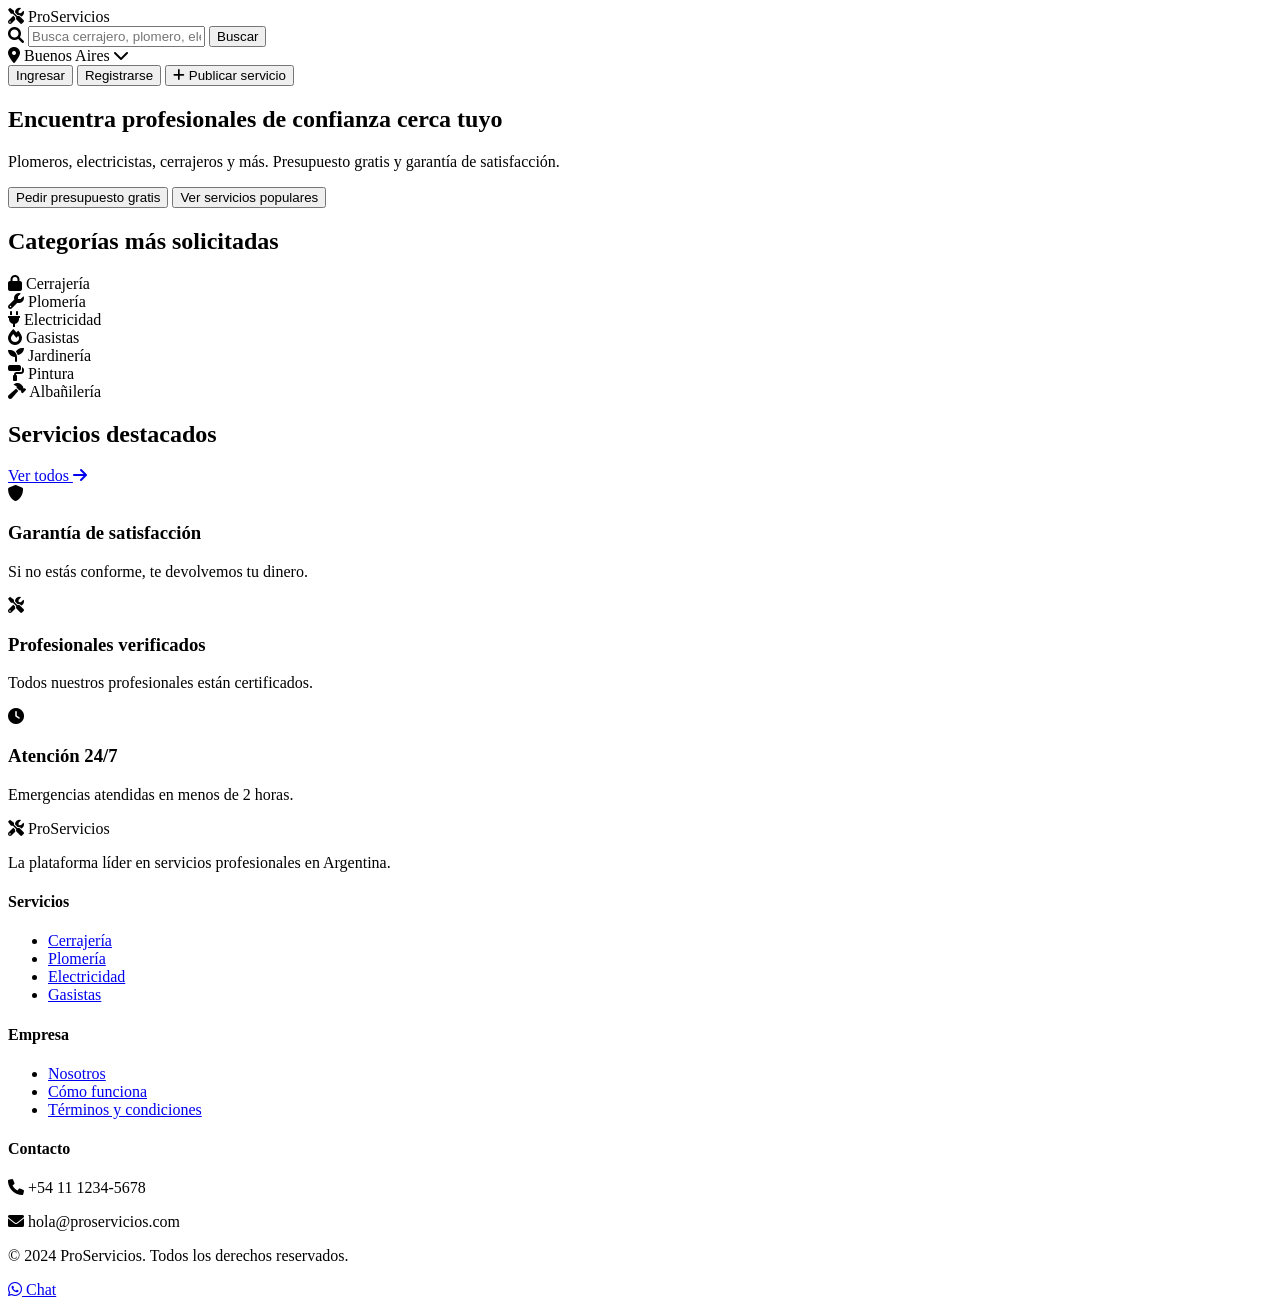
==== commit d45f852a: "Update index.html" ====
--- a/index.html
+++ b/index.html
@@ -3,406 +3,12 @@
 <head>
     <meta charset="UTF-8">
     <meta name="viewport" content="width=device-width, initial-scale=1.0">
-    <title>ProServicios - Profesionales cerca tuyo</title>
-    <link rel="stylesheet" href="https://cdnjs.cloudflare.com/ajax/libs/font-awesome/6.4.0/css/all.min.css">
-    <style>
-        * {
-            margin: 0;
-            padding: 0;
-            box-sizing: border-box;
-        }
-    :root {
-        --orange-primary: #FF6B35;
-        --orange-secondary: #FF8C42;
-        --orange-dark: #E55A2B;
-        --gray-light: #F8F9FA;
-        --gray-medium: #6C757D;
-        --gray-dark: #343A40;
-        --white: #FFFFFF;
-        --shadow: 0 4px 12px rgba(0,0,0,0.1);
-    }
-<!-- WHATSAPP FLOTANTE -->
-<div class="whatsapp-float" onclick="openWhatsApp()">
-    <i class="fab fa-whatsapp"></i>
-    <span>+54 11 6533-3223</span>
-</div>
-    body {
-        font-family: -apple-system, BlinkMacSystemFont, 'Segoe UI', Roboto, sans-serif;
-        line-height: 1.6;
-        color: var(--gray-dark);
-    }
-
-    .container {
-        max-width: 1200px;
-        margin: 0 auto;
-        padding: 0 20px;
-    }
-
-    /* HEADER */
-    .header {
-        background: var(--white);
-        box-shadow: var(--shadow);
-        position: sticky;
-        top: 0;
-        z-index: 100;
-    }
-
-    .header-content {
-        display: flex;
-        align-items: center;
-        justify-content: space-between;
-        padding: 1rem 0;
-        gap: 1rem;
-    }
-
-    .logo {
-        display: flex;
-        align-items: center;
-        gap: 0.5rem;
-        font-size: 1.8rem;
-        font-weight: bold;
-        color: var(--orange-primary);
-    }
-
-    .logo i { font-size: 2.2rem; }
-
-    .search-container {
-        flex: 1;
-        max-width: 500px;
-        position: relative;
-    }
-
-    .search-input {
-        width: 100%;
-        padding: 1rem 4rem 1rem 1.5rem;
-        border: 2px solid var(--gray-light);
-        border-radius: 50px;
-        font-size: 1rem;
-        transition: all 0.3s;
-    }
-
-    .search-input:focus {
-        outline: none;
-        border-color: var(--orange-primary);
-        box-shadow: 0 0 0 3px rgba(255,107,53,0.1);
-    }
-
-    .search-btn {
-        position: absolute;
-        right: 0.5rem;
-        top: 50%;
-        transform: translateY(-50%);
-        background: var(--orange-primary);
-        border: none;
-        width: 50px;
-        height: 50px;
-        border-radius: 50%;
-        color: white;
-        cursor: pointer;
-    }
-
-    .header-actions button {
-        padding: 0.7rem 1.5rem;
-        border: none;
-        border-radius: 25px;
-        cursor: pointer;
-        font-weight: 500;
-        transition: all 0.3s;
-        margin-left: 0.5rem;
-    }
-
-    .btn-login {
-        background: transparent;
-        color: var(--gray-medium);
-        border: 2px solid var(--gray-light);
-    }
-
-    .btn-register {
-        background: var(--gray-light);
-        color: var(--gray-dark);
-    }
-
-    .btn-publish {
-        background: var(--orange-primary) !important;
-        color: white !important;
-    }
-
-    .btn-publish:hover {
-        background: var(--orange-dark) !important;
-        transform: translateY(-2px);
-    }
-
-    /* HERO */
-    .hero {
-        background: linear-gradient(135deg, var(--orange-primary), var(--orange-secondary));
-        color: white;
-        padding: 4rem 0;
-        text-align: center;
-    }
-
-    .hero h1 {
-        font-size: 2.8rem;
-        margin-bottom: 1rem;
-        font-weight: 700;
-    }
-
-    .hero p {
-        font-size: 1.2rem;
-        margin-bottom: 2rem;
-        opacity: 0.95;
-    }
-
-    .btn-large {
-        padding: 1.1rem 2.5rem;
-        font-size: 1.1rem;
-        font-weight: 600;
-        border-radius: 50px;
-        border: none;
-        cursor: pointer;
-        transition: all 0.3s;
-        margin: 0 0.5rem;
-    }
-
-    .btn-white {
-        background: white;
-        color: var(--orange-primary);
-    }
-
-    .btn-transparent {
-        background: transparent;
-        color: white;
-        border: 2px solid white;
-    }
-
-    .btn-large:hover {
-        transform: translateY(-3px);
-        box-shadow: 0 10px 30px rgba(0,0,0,0.2);
-    }
-
-    /* CATEGORÍAS */
-    .section {
-        padding: 4rem 0;
-    }
-
-    .section h2 {
-        text-align: center;
-        font-size: 2.5rem;
-        margin-bottom: 3rem;
-        color: var(--gray-dark);
-    }
-
-    .categories-grid {
-        display: grid;
-        grid-template-columns: repeat(auto-fit, minmax(180px, 1fr));
-        gap: 1.5rem;
-    }
-
-    .category-card {
-        background: white;
-        padding: 2rem 1rem;
-        border-radius: 20px;
-        text-align: center;
-        box-shadow: var(--shadow);
-        cursor: pointer;
-        transition: all 0.3s;
-    }
-
-    .category-card:hover {
-        transform: translateY(-8px);
-        box-shadow: 0 15px 40px rgba(0,0,0,0.15);
-    }
-
-    .category-card i {
-        font-size: 3rem;
-        color: var(--orange-primary);
-        display: block;
-        margin-bottom: 1rem;
-    }
-
-    .category-card h3 {
-        margin-bottom: 0.5rem;
-        color: var(--gray-dark);
-    }
-
-    /* SERVICIOS */
-    .services-grid {
-        display: grid;
-        grid-template-columns: repeat(auto-fill, minmax(340px, 1fr));
-        gap: 2rem;
-    }
-
-    .service-card {
-        background: white;
-        border-radius: 20px;
-        overflow: hidden;
-        box-shadow: var(--shadow);
-        transition: all 0.3s;
-    }
-
-    .service-card:hover {
-        transform: translateY(-10px);
-        box-shadow: 0 20px 50px rgba(0,0,0,0.15);
-    }
-
-    .service-image {
-        height: 220px;
-        background: linear-gradient(45deg, #f0f0f0, #e0e0e0);
-        position: relative;
-        display: flex;
-        align-items: center;
-        justify-content: center;
-        font-size: 4rem;
-        color: var(--gray-medium);
-    }
-
-    .service-badge {
-        position: absolute;
-        top: 15px;
-        right: 15px;
-        background: var(--orange-primary);
-        color: white;
-        padding: 0.4rem 1rem;
-        border-radius: 20px;
-        font-size: 0.8rem;
-        font-weight: 600;
-    }
-
-    .service-content {
-        padding: 1.5rem;
-    }
-
-    .service-title {
-        font-size: 1.2rem;
-        margin-bottom: 0.5rem;
-        color: var(--gray-dark);
-    }
-
-    .rating {
-        color: #FFC107;
-        margin-bottom: 0.8rem;
-        font-weight: 600;
-    }
-
-    .location {
-        color: var(--gray-medium);
-        margin-bottom: 1rem;
-        font-size: 0.95rem;
-    }
-
-    .price {
-        font-size: 1.4rem;
-        font-weight: bold;
-        color: var(--orange-primary);
-        display: block;
-    }
-
-    .btn-full {
-        width: 100%;
-        padding: 1rem;
-        background: var(--orange-primary);
-        color: white;
-        border: none;
-        border-radius: 12px;
-        font-weight: 600;
-        cursor: pointer;
-        transition: all 0.3s;
-    }
-
-    .btn-full:hover {
-        background: var(--orange-dark);
-        transform: translateY(-2px);
-    }
-
-    /* BENEFICIOS */
-    .benefits-grid {
-        display: grid;
-        grid-template-columns: repeat(auto-fit, minmax(280px, 1fr));
-        gap: 2rem;
-        background: var(--gray-light);
-        padding: 4rem 0;
-    }
-
-    .benefit-item {
-        text-align: center;
-        padding: 2rem;
-    }
-
-    .benefit-icon {
-        width: 80px;
-        height: 80px;
-        background: var(--orange-primary);
-        border-radius: 50%;
-        display: flex;
-        align-items: center;
-        justify-content: center;
-        margin: 0 auto 1.5rem;
-        color: white;
-        font-size: 1.8rem;
-    }
-
-    /* FOOTER */
-    .footer {
-        background: var(--gray-dark);
-        color: white;
-        padding: 3rem 0 1rem;
-    }
-
-    .footer-grid {
-        display: grid;
-        grid-template-columns: repeat(auto-fit, minmax(250px, 1fr));
-        gap: 2rem;
-        margin-bottom: 2rem;
-    }
-
-    .footer h4 {
-        margin-bottom: 1rem;
-        color: var(--orange-primary);
-    }
-
-    .footer a {
-        color: var(--gray-light);
-        text-decoration: none;
-    }
-
-    .footer a:hover {
-        color: var(--orange-primary);
-    }
-
-    .footer-bottom {
-        text-align: center;
-        padding-top: 2rem;
-        border-top: 1px solid var(--gray-medium);
-        color: var(--gray-light);
-    }
-
-    /* RESPONSIVE */
-    @media (max-width: 768px) {
-        .header-content {
-            flex-direction: column;
-            gap: 1rem;
-        }
-
-        .search-container {
-            max-width: 100%;
-        }
-
-        .hero h1 {
-            font-size: 2rem;
-        }
-
-        .services-grid {
-            grid-template-columns: 1fr;
-        }
-
-        .categories-grid {
-            grid-template-columns: repeat(2, 1fr);
-        }
-    }
-</style>
-
+    <title>ProServicios - Encuentra los mejores profesionales cerca tuyo</title>
+    <link rel="stylesheet" href="css/styles.css">
+    <link href="https://cdnjs.cloudflare.com/ajax/libs/font-awesome/6.0.0/css/all.min.css" rel="stylesheet">
 </head>
 <body>
-    <!-- HEADER -->
+    <!-- Header -->
     <header class="header">
         <div class="container">
             <div class="header-content">
@@ -410,184 +16,172 @@
                     <i class="fas fa-tools"></i>
                     <span>ProServicios</span>
                 </div>
-            <div class="search-container">
-                <input type="text" class="search-input" placeholder="¿Plomero? ¿Electricista? ¿Pintor?">
-                <button class="search-btn">
-                    <i class="fas fa-search"></i>
-                </button>
-            </div>
+                
+                <div class="search-container">
+                    <div class="search-box">
+                        <i class="fas fa-search search-icon"></i>
+                        <input type="text" placeholder="Busca cerrajero, plomero, electricista..." class="search-input">
+                        <button class="search-btn">Buscar</button>
+                    </div>
+                </div>
 
-            <div class="header-actions">
-                <button class="btn-login">Ingresar</button>
-                <button class="btn-register">Registrarse</button>
-                <button class="btn-publish">+ Publicar</button>
-            </div>
-        </div>
-    </div>
-</header>
-
-<!-- HERO -->
-<section class="hero">
-    <div class="container">
-        <h1>Encuentra <strong>Profesionales</strong><br>Calificados Cerca Tuyo</h1>
-        <p>Plomeros, electricistas, gasistas, pintores y más. Garantía de satisfacción.</p>
-        <div>
-            <button class="btn-large btn-white">Buscar Ahora</button>
-            <button class="btn-large btn-transparent">Ver Categorías</button>
-        </div>
-    </div>
-</section>
-
-<!-- CATEGORÍAS -->
-<section class="section">
-    <div class="container">
-        <h2>Categorías Más Buscadas</h2>
-        <div class="categories-grid">
-            <div class="category-card">
-                <i class="fas fa-wrench"></i>
-                <h3>Plomería</h3>
-                <span>156 pros</span>
-            </div>
-            <div class="category-card">
-                <i class="fas fa-bolt"></i>
-                <h3>Electricidad</h3>
-                <span>89 pros</span>
-            </div>
-            <div class="category-card">
-                <i class="fas fa-paint-roller"></i>
-                <h3>Pintura</h3>
-                <span>234 pros</span>
-            </div>
-            <div class="category-card">
-                <i class="fas fa-key"></i>
-                <h3>Cerrajería</h3>
-                <span>67 pros</span>
-            </div>
-            <div class="category-card">
-                <i class="fas fa-fire"></i>
-                <h3>Gasistas</h3>
-                <span>45 pros</span>
-            </div>
-            <div class="category-card">
-                <i class="fas fa-seedling"></i>
-                <h3>Jardinería</h3>
-                <span>112 pros</span>
-            </div>
-        </div>
-    </div>
-</section>
-
-<!-- SERVICIOS -->
-<section class="section">
-    <div class="container">
-        <h2>Profesionales Destacados</h2>
-        <div class="services-grid">
-            <div class="service-card">
-                <div class="service-image">
-                    <i class="fas fa-wrench"></i>
-                    <div class="service-badge">Online</div>
-                </div>
-                <div class="service-content">
-                    <h3 class="service-title">Juan Pérez - Plomero Certificado</h3>
-                    <div class="rating">
-                        <i class="fas fa-star"></i>
-                        <i class="fas fa-star"></i>
-                        <i class="fas fa-star"></i>
-                        <i class="fas fa-star"></i>
-                        <i class="fas fa-star"></i>
-                        <span>4.9 (127)</span>
+                <div class="header-actions">
+                    <div class="location-selector">
+                        <i class="fas fa-map-marker-alt"></i>
+                        <span>Buenos Aires</span>
+                        <i class="fas fa-chevron-down"></i>
                     </div>
-                    <div class="location">
-                        <i class="fas fa-map-marker-alt"></i>
-                        Palermo, CABA
-                    </div>
-                    <div class="price">desde $8.500</div>
-                    <button class="btn-full">Ver Perfil</button>
-                </div>
-            </div>
-
-            <div class="service-card">
-                <div class="service-image">
-                    <i class="fas fa-bolt"></i>
-                    <div class="service-badge">Online</div>
-                </div>
-                <div class="service-content">
-                    <h3 class="service-title">María Gómez - Electricista</h3>
-                    <div class="rating">
-                        <i class="fas fa-star"></i><i class="fas fa-star"></i><i class="fas fa-star"></i><i class="fas fa-star"></i><i class="fas fa-star-half-alt"></i>
-                        <span>4.8 (89)</span>
-                    </div>
-                    <div class="location">
-                        <i class="fas fa-map-marker-alt"></i>
-                        Belgrano, CABA
-                    </div>
-                    <div class="price">desde $12.000</div>
-                    <button class="btn-full">Ver Perfil</button>
-                </div>
-            </div>
-
-            <div class="service-card">
-                <div class="service-image">
-                    <i class="fas fa-paint-roller"></i>
-                    <div class="service-badge">Online</div>
-                </div>
-                <div class="service-content">
-                    <h3 class="service-title">Carlos Ruiz - Pintor Profesional</h3>
-                    <div class="rating">
-                        <i class="fas fa-star"></i><i class="fas fa-star"></i><i class="fas fa-star"></i><i class="fas fa-star"></i><i class="fas fa-star"></i>
-                        <span>5.0 (156)</span>
-                    </div>
-                    <div class="location">
-                        <i class="fas fa-map-marker-alt"></i>
-                        Recoleta, CABA
-                    </div>
-                    <div class="price">desde $15.000</div>
-                    <button class="btn-full">Ver Perfil</button>
+                    <button class="btn-login">Ingresar</button>
+                    <button class="btn-register">Registrarse</button>
+                    <button class="btn-primary publish-btn">
+                        <i class="fas fa-plus"></i>
+                        Publicar servicio
+                    </button>
                 </div>
             </div>
         </div>
-    </div>
-</section>
+    </header>
 
-<!-- BENEFICIOS -->
-<section class="benefits-grid">
-    <div class="container">
-        <div class="benefit-item">
-            <div class="benefit-icon">
-                <i class="fas fa-shield-alt"></i>
+    <!-- Banner Principal -->
+    <section class="hero-banner">
+        <div class="container">
+            <div class="banner-content">
+                <h1>Encuentra profesionales de confianza cerca tuyo</h1>
+                <p>Plomeros, electricistas, cerrajeros y más. Presupuesto gratis y garantía de satisfacción.</p>
+                <div class="banner-actions">
+                    <button class="btn-primary btn-large">Pedir presupuesto gratis</button>
+                    <button class="btn-secondary btn-large">Ver servicios populares</button>
+                </div>
             </div>
-            <h3>Garantía Total</h3>
-            <p>Si no estás satisfecho, te devolvemos el 100% de tu dinero.</p>
         </div>
-        <div class="benefit-item">
-            <div class="benefit-icon">
-                <i class="fas fa-check-double"></i>
+    </section>
+
+    <!-- Categorías Destacadas -->
+    <section class="categories">
+        <div class="container">
+            <h2>Categorías más solicitadas</h2>
+            <div class="categories-grid">
+                <div class="category-card" data-category="cerrajeria">
+                    <i class="fas fa-lock"></i>
+                    <span>Cerrajería</span>
+                </div>
+                <div class="category-card" data-category="plomeria">
+                    <i class="fas fa-wrench"></i>
+                    <span>Plomería</span>
+                </div>
+                <div class="category-card" data-category="electricidad">
+                    <i class="fas fa-plug"></i>
+                    <span>Electricidad</span>
+                </div>
+                <div class="category-card" data-category="gas">
+                    <i class="fas fa-fire"></i>
+                    <span>Gasistas</span>
+                </div>
+                <div class="category-card" data-category="jardineria">
+                    <i class="fas fa-seedling"></i>
+                    <span>Jardinería</span>
+                </div>
+                <div class="category-card" data-category="pintura">
+                    <i class="fas fa-paint-roller"></i>
+                    <span>Pintura</span>
+                </div>
+                <div class="category-card" data-category="albanileria">
+                    <i class="fas fa-hammer"></i>
+                    <span>Albañilería</span>
+                </div>
             </div>
-            <h3>Verificados</h3>
-            <p>Todos nuestros profesionales tienen matrícula y seguro.</p>
         </div>
-        <div class="benefit-item">
-            <div class="benefit-icon">
-                <i class="fas fa-clock"></i>
+    </section>
+
+    <!-- Servicios Destacados -->
+    <section class="services-featured">
+        <div class="container">
+            <div class="section-header">
+                <h2>Servicios destacados</h2>
+                <a href="resultados.html" class="see-more">Ver todos <i class="fas fa-arrow-right"></i></a>
             </div>
-            <h3>24/7 Disponible</h3>
-            <p>Soporte permanente para emergencias y consultas.</p>
+            <div class="services-grid" id="servicesGrid">
+                <!-- Servicios se cargan con JS -->
+            </div>
         </div>
-    </div>
-</section>
+    </section>
 
-<!-- FOOTER -->
-<footer class="footer">
-    <div class="container">
-        <div class="footer-grid">
-            <div>
-                <div class="logo" style="color: white; margin-bottom: 1rem;">
-                    <i class="fas fa-tools"></i> ProServicios
+    <!-- Beneficios -->
+    <section class="benefits">
+        <div class="container">
+            <div class="benefits-grid">
+                <div class="benefit-item">
+                    <div class="benefit-icon">
+                        <i class="fas fa-shield-alt"></i>
+                    </div>
+                    <h3>Garantía de satisfacción</h3>
+                    <p>Si no estás conforme, te devolvemos tu dinero.</p>
                 </div>
-                <p>Encuentra los mejores profesionales de tu zona. Confianza garantizada.</p>
+                <div class="benefit-item">
+                    <div class="benefit-icon">
+                        <i class="fas fa-tools"></i>
+                    </div>
+                    <h3>Profesionales verificados</h3>
+                    <p>Todos nuestros profesionales están certificados.</p>
+                </div>
+                <div class="benefit-item">
+                    <div class="benefit-icon">
+                        <i class="fas fa-clock"></i>
+                    </div>
+                    <h3>Atención 24/7</h3>
+                    <p>Emergencias atendidas en menos de 2 horas.</p>
+                </div>
             </div>
-            /* WHATSAPP FLOTANTE */
-.whatsapp-float {
-    position
-                <h4>Categorías</h4>
-                <p><a href="#">Plomería</a>
+        </div>
+    </section>
+
+    <!-- Footer -->
+    <footer class="footer">
+        <div class="container">
+            <div class="footer-content">
+                <div class="footer-section">
+                    <div class="logo">
+                        <i class="fas fa-tools"></i>
+                        <span>ProServicios</span>
+                    </div>
+                    <p>La plataforma líder en servicios profesionales en Argentina.</p>
+                </div>
+                <div class="footer-section">
+                    <h4>Servicios</h4>
+                    <ul>
+                        <li><a href="#">Cerrajería</a></li>
+                        <li><a href="#">Plomería</a></li>
+                        <li><a href="#">Electricidad</a></li>
+                        <li><a href="#">Gasistas</a></li>
+                    </ul>
+                </div>
+                <div class="footer-section">
+                    <h4>Empresa</h4>
+                    <ul>
+                        <li><a href="#">Nosotros</a></li>
+                        <li><a href="#">Cómo funciona</a></li>
+                        <li><a href="#">Términos y condiciones</a></li>
+                    </ul>
+                </div>
+                <div class="footer-section">
+                    <h4>Contacto</h4>
+                    <p><i class="fas fa-phone"></i> +54 11 1234-5678</p>
+                    <p><i class="fas fa-envelope"></i> hola@proservicios.com</p>
+                </div>
+            </div>
+            <div class="footer-bottom">
+                <p>&copy; 2024 ProServicios. Todos los derechos reservados.</p>
+            </div>
+        </div>
+    </footer>
+
+    <!-- WhatsApp Flotante -->
+    <a href="https://wa.me/541165333223?text=Hola!%20Necesito%20un%20profesional%20para..." 
+       class="whatsapp-float" target="_blank">
+        <i class="fab fa-whatsapp"></i>
+        <span>Chat</span>
+    </a>
+
+    <script src="js/main.js"></script>
+</body>
+</html>
